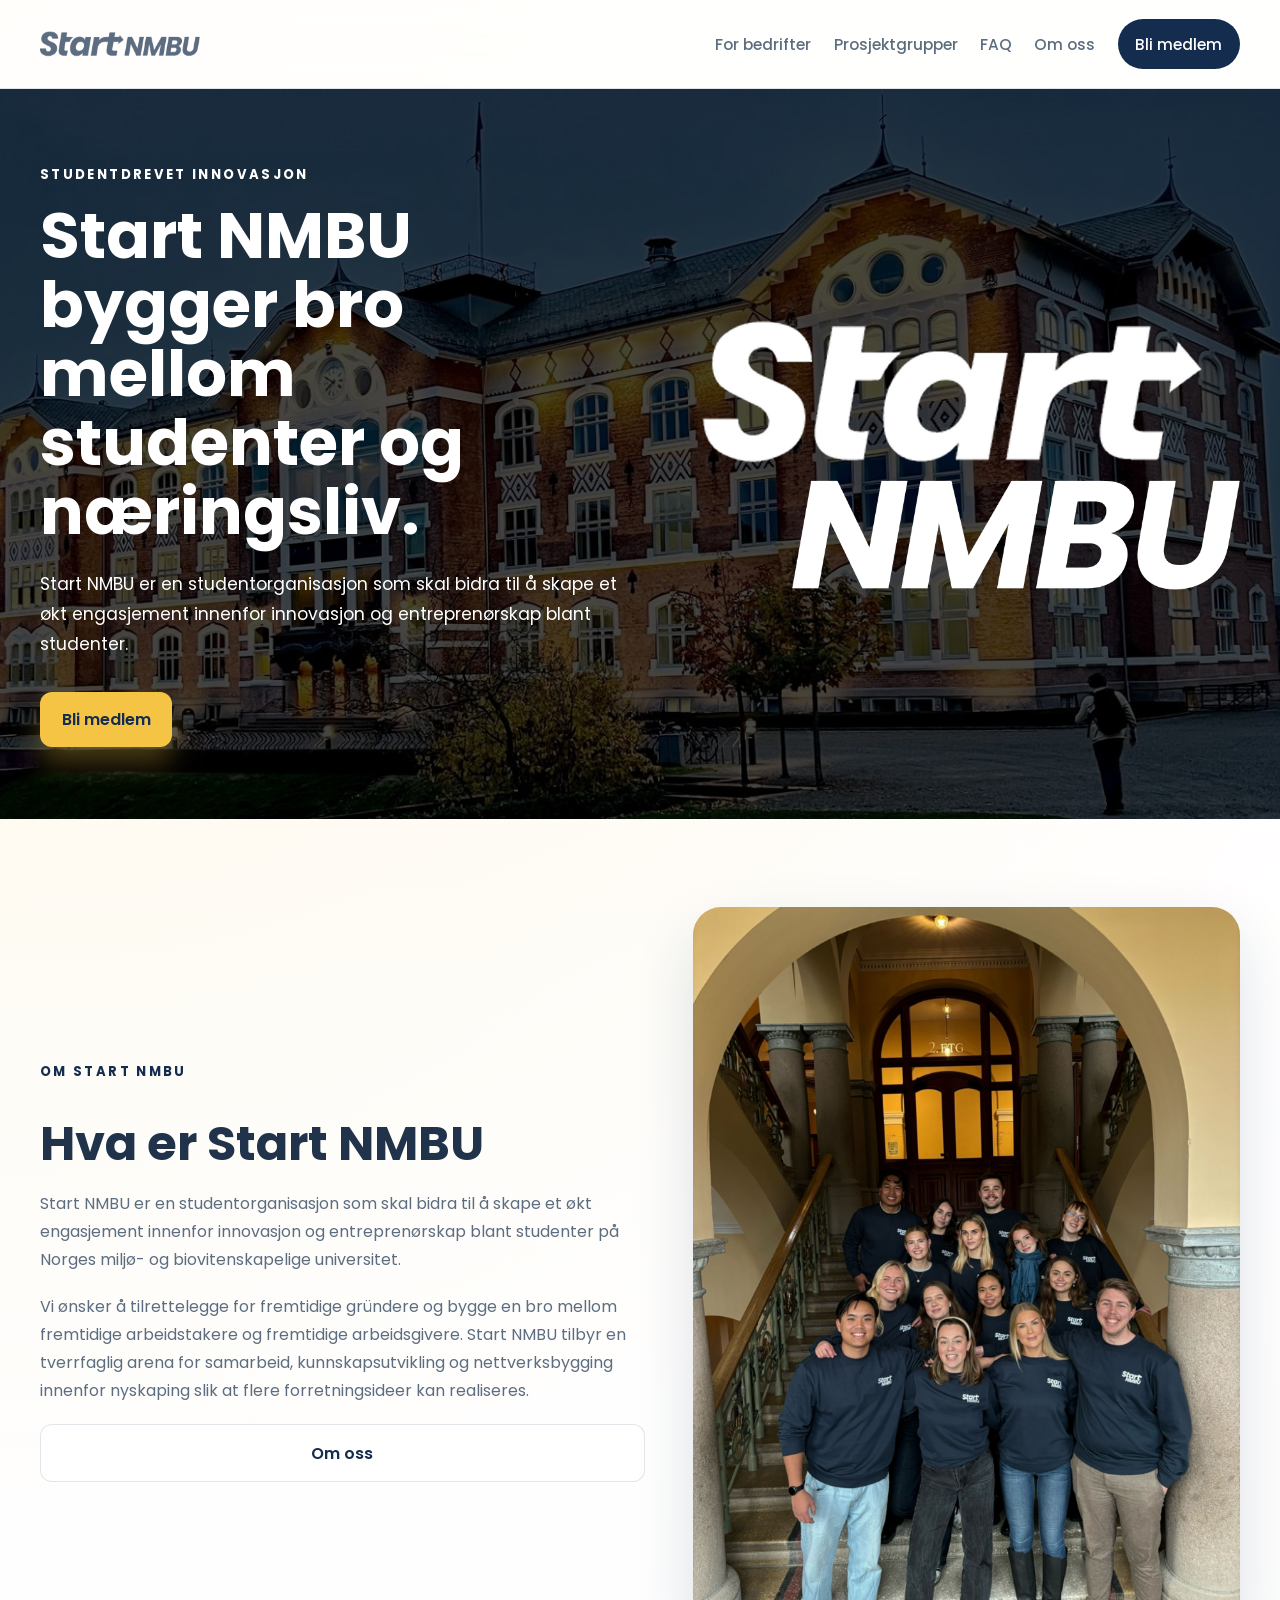
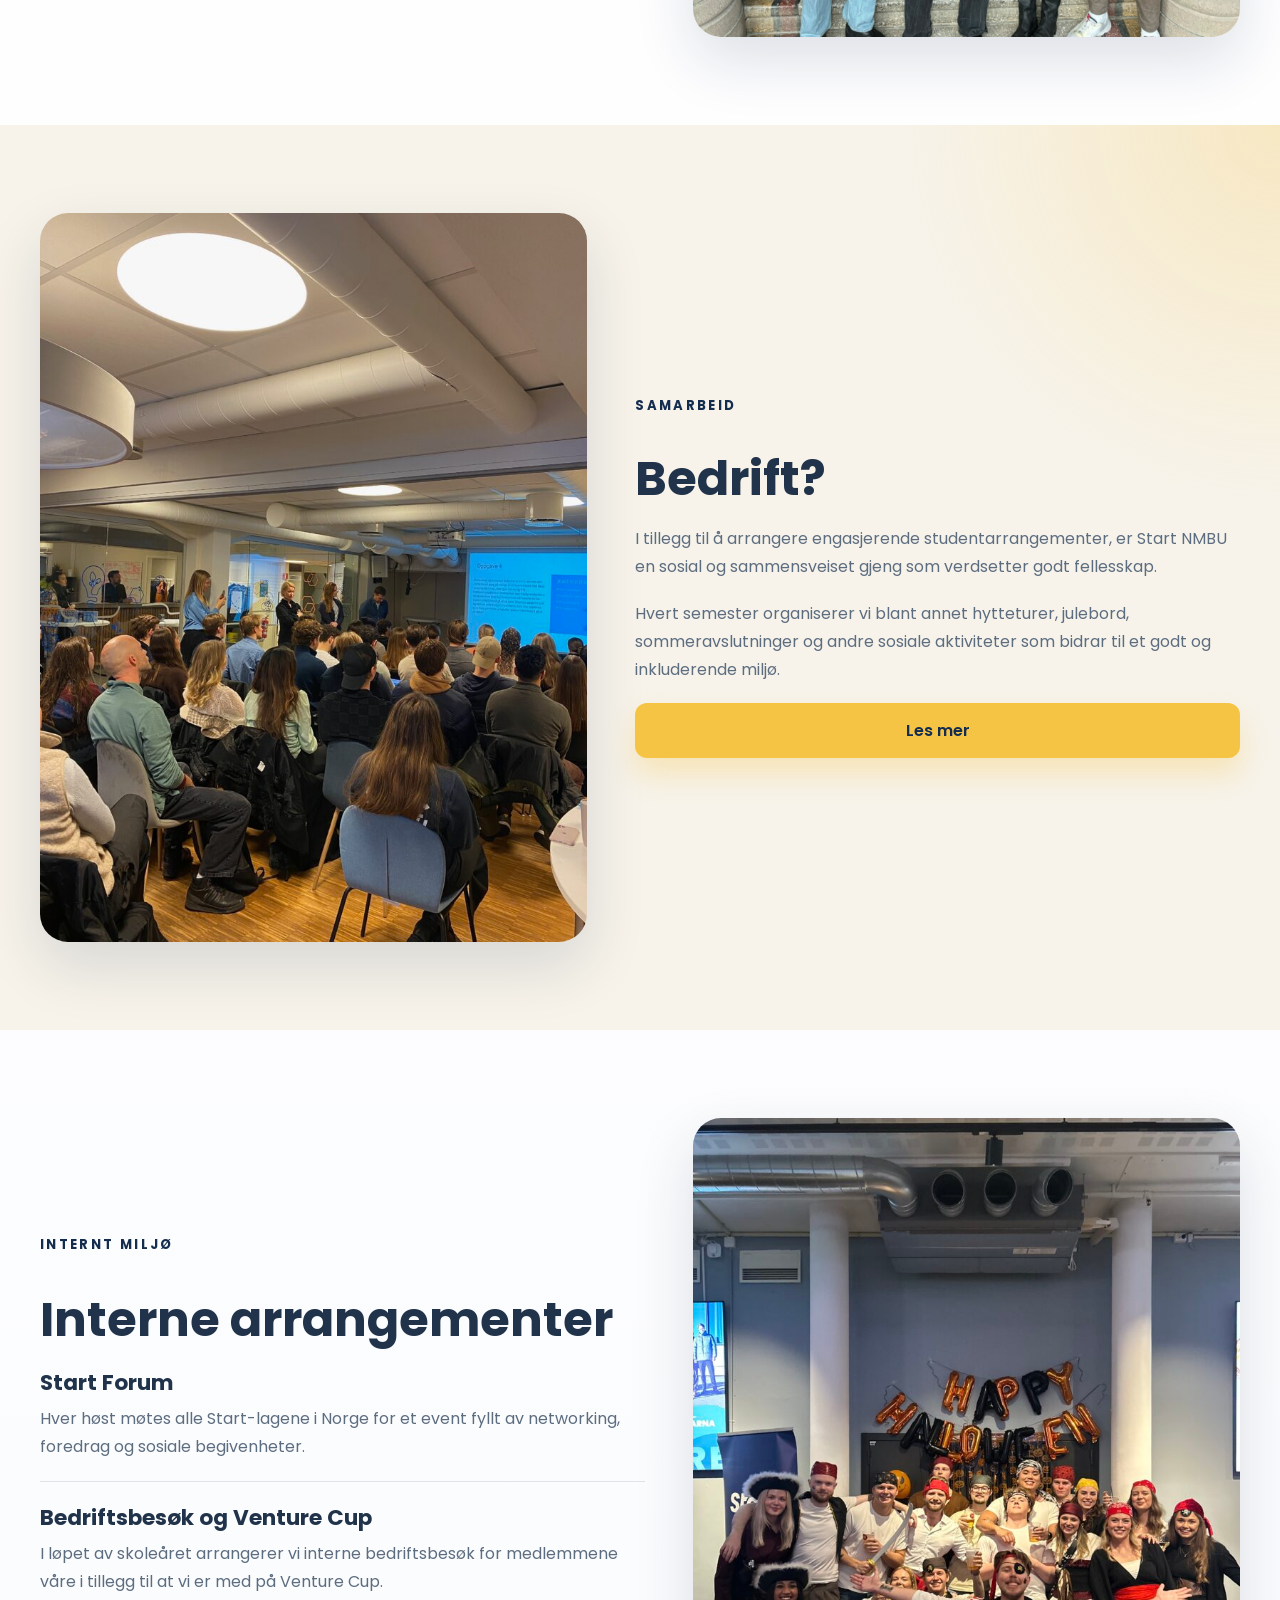
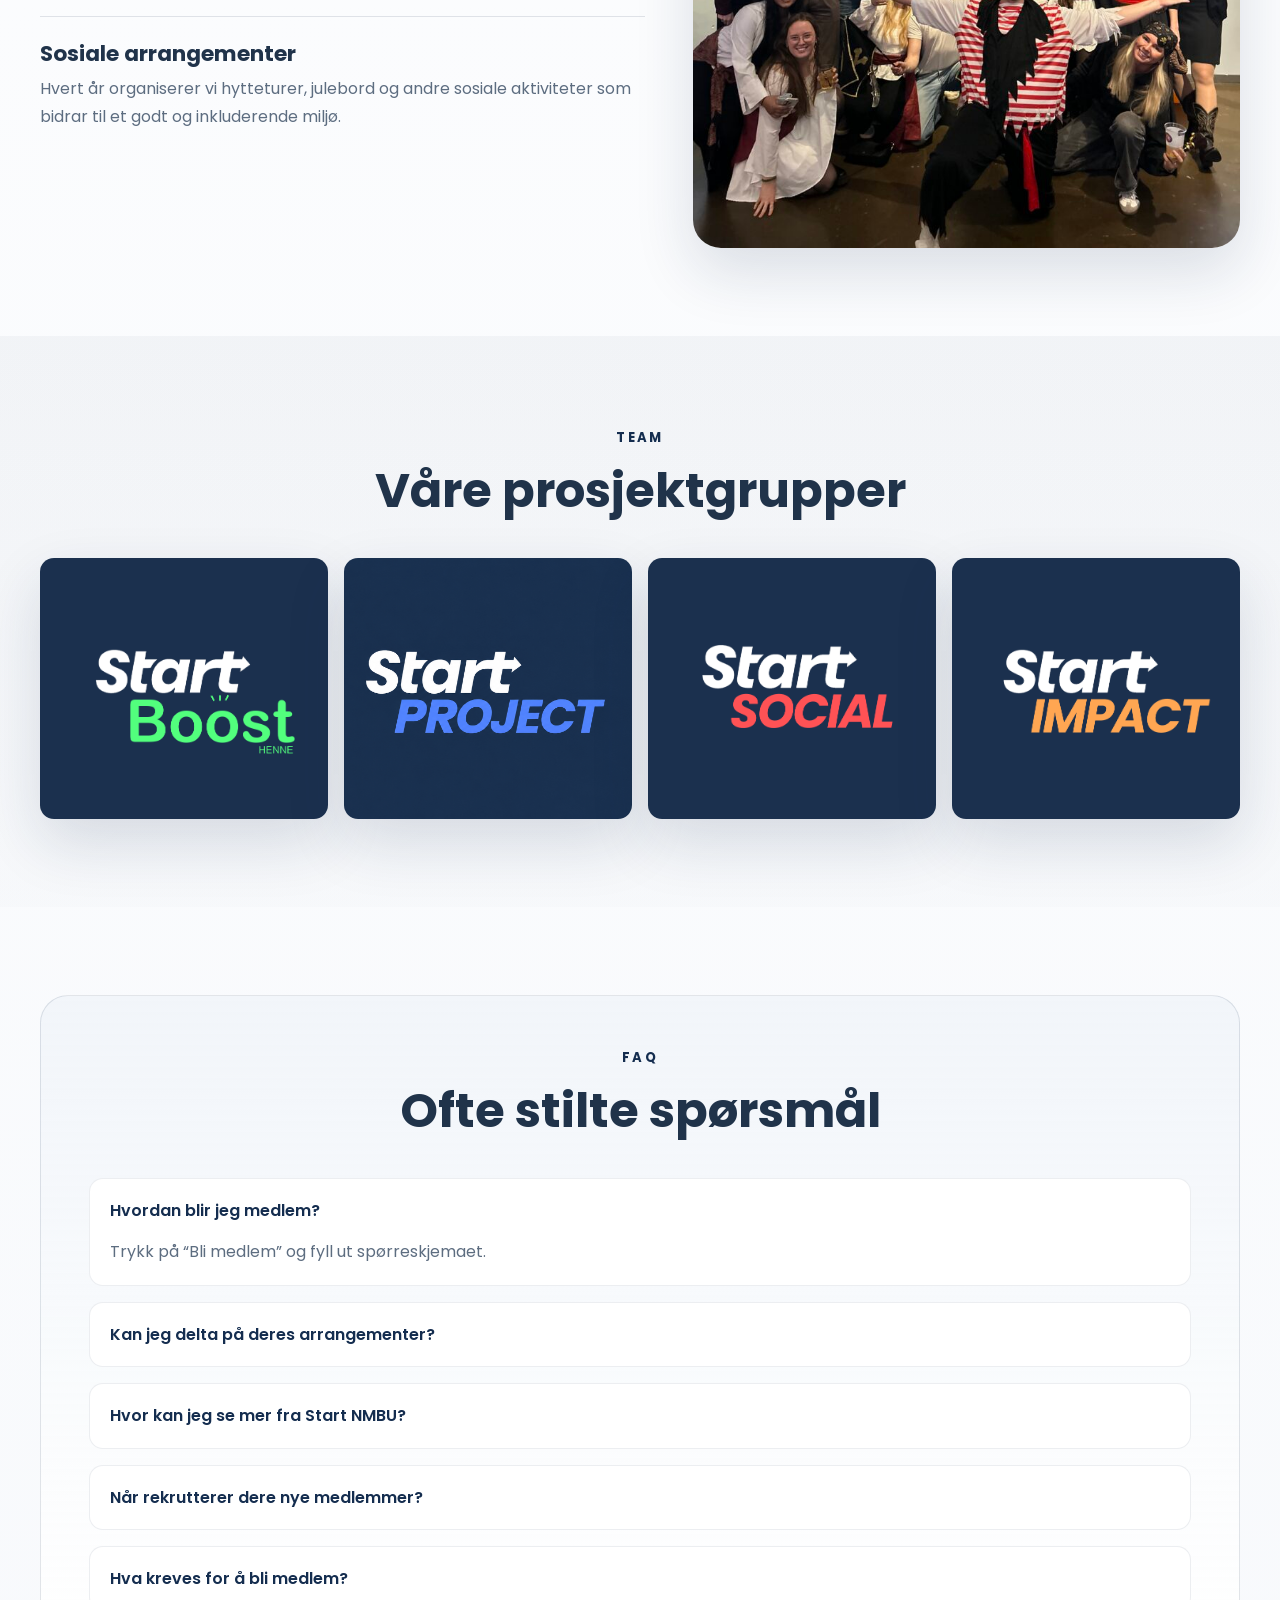
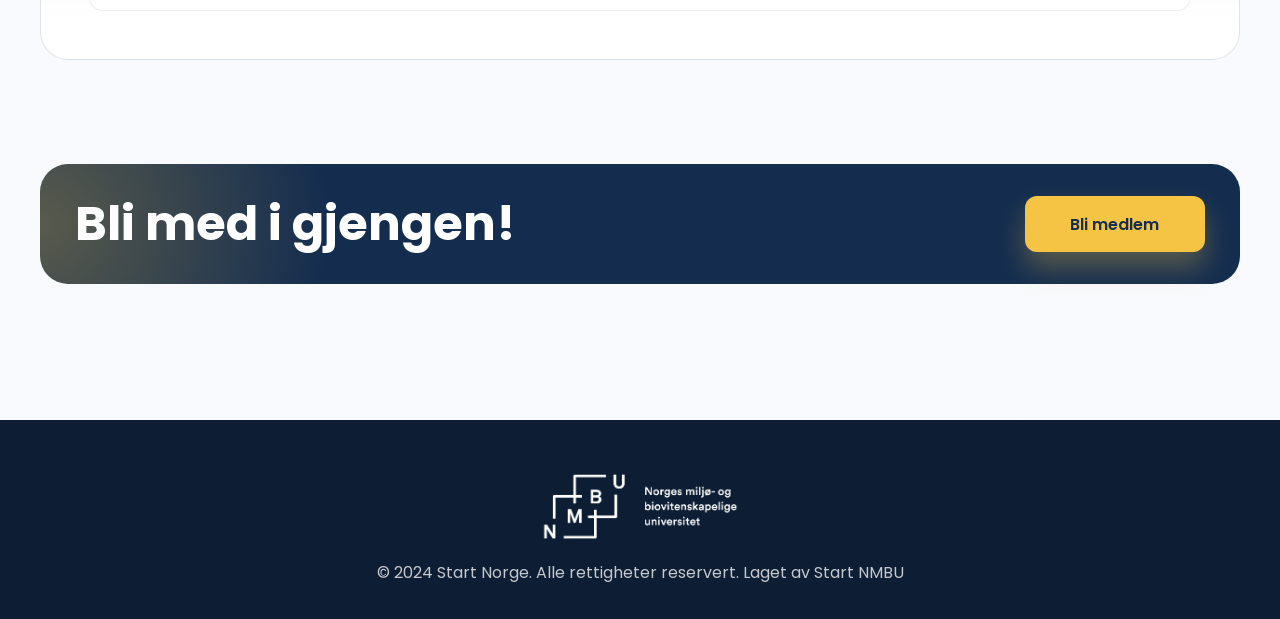
==== index.html @ ceb8b0b6 "fjernet knapp" ====
<!doctype html>
<html lang="no">
  <head>
    <meta charset="UTF-8" />
    <meta name="viewport" content="width=device-width, initial-scale=1.0" />
    <title>Start NMBU</title>
    <meta
      name="description"
      content="Rekreasjon av startsiden til Start NMBU med arrangementer, prosjektgrupper og FAQ."
    />
    <link rel="preconnect" href="https://fonts.googleapis.com" />
    <link rel="preconnect" href="https://fonts.gstatic.com" crossorigin />
    <link
      href="https://fonts.googleapis.com/css2?family=Poppins:wght@400;500;600;700&display=swap"
      rel="stylesheet"
    />
    <link rel="stylesheet" href="./styles.css" />
  </head>
  <body>
    <header class="site-header">
      <div class="container header-inner">
        <a class="brand" href="#top" aria-label="Start NMBU">
          <img
            src="./assets/images/start1-1.png"
            alt="Start NMBU"
          />
        </a>

        <button class="menu-toggle" type="button" aria-expanded="false" aria-controls="main-nav">
          Meny
        </button>

        <nav id="main-nav" class="main-nav" aria-label="Hovedmeny">
          <a href="#bedrift">For bedrifter</a>
          <a href="#prosjektgrupper">Prosjektgrupper</a>
          <a href="#faq">FAQ</a>
          <a href="./om-oss.html">Om oss</a>
          <a class="nav-cta" href="./bli-medlem.html">Bli medlem</a>
        </nav>
      </div>
    </header>

    <main id="top">
      <section class="hero section">
        <div class="container hero-grid">
          <div class="hero-copy">
            <span class="eyebrow">Studentdrevet innovasjon</span>
            <h1>Start NMBU bygger bro mellom studenter og næringsliv.</h1>
            <p class="lead">
              Start NMBU er en studentorganisasjon som skal bidra til å skape et økt
              engasjement innenfor innovasjon og entreprenørskap blant studenter.
            </p>
            <div class="hero-actions">
              <a class="button button-primary" href="./bli-medlem.html">Bli medlem</a>
            </div>
          </div>

          <div class="hero-visual">
            <div class="hero-card">
              <img
                src="./assets/images/start2-1.png"
                alt="Start NMBU grafikk"
              />
            </div>
          </div>
        </div>
      </section>

      <section id="om" class="section">
        <div class="container split-layout">
          <div class="copy-block">
            <span class="eyebrow">Om Start NMBU</span>
            <h2>Hva er Start NMBU</h2>
            <p>
              Start NMBU er en studentorganisasjon som skal bidra til å skape et økt
              engasjement innenfor innovasjon og entreprenørskap blant studenter på Norges
              miljø- og biovitenskapelige universitet.
            </p>
            <p>
              Vi ønsker å tilrettelegge for fremtidige gründere og bygge en bro mellom
              fremtidige arbeidstakere og fremtidige arbeidsgivere. Start NMBU tilbyr en
              tverrfaglig arena for samarbeid, kunnskapsutvikling og nettverksbygging
              innenfor nyskaping slik at flere forretningsideer kan realiseres.
            </p>
            <a class="button button-secondary" href="./om-oss.html">Om oss</a>
          </div>

          <div class="image-panel">
            <img src="./assets/images/IMG_5418-768x1024.png" alt="Medlemmer fra Start NMBU" />
          </div>
        </div>
      </section>

      <section id="bedrift" class="section section-accent">
        <div class="container split-layout reverse">
          <div class="image-panel">
            <img src="./assets/images/IMG_5512-768x1024.jpeg" alt="Arrangement i regi av Start NMBU" />
          </div>

          <div class="copy-block">
            <span class="eyebrow">Samarbeid</span>
            <h2>Bedrift?</h2>
            <p>
              I tillegg til å arrangere engasjerende studentarrangementer, er Start NMBU en
              sosial og sammensveiset gjeng som verdsetter godt fellesskap.
            </p>
            <p>
              Hvert semester organiserer vi blant annet hytteturer, julebord,
              sommeravslutninger og andre sosiale aktiviteter som bidrar til et godt og
              inkluderende miljø.
            </p>
            <a class="button button-primary" href="#">Les mer</a>
          </div>
        </div>
      </section>

      <section class="section">
        <div class="container split-layout">
          <div class="copy-block stacked-points">
            <span class="eyebrow">Internt miljø</span>
            <h2>Interne arrangementer</h2>

            <div class="info-point">
              <h3>Start Forum</h3>
              <p>
                Hver høst møtes alle Start-lagene i Norge for et event fyllt av networking,
                foredrag og sosiale begivenheter.
              </p>
            </div>

            <div class="info-point">
              <h3>Bedriftsbesøk og Venture Cup</h3>
              <p>
                I løpet av skoleåret arrangerer vi interne bedriftsbesøk for medlemmene våre
                i tillegg til at vi er med på Venture Cup.
              </p>
            </div>

            <div class="info-point">
              <h3>Sosiale arrangementer</h3>
              <p>
                Hvert år organiserer vi hytteturer, julebord og andre sosiale aktiviteter som
                bidrar til et godt og inkluderende miljø.
              </p>
            </div>
          </div>

          <div class="image-panel tall">
            <img src="./assets/images/IMG_0744-768x1024.jpeg" alt="Sosiale aktiviteter i Start NMBU" />
          </div>
        </div>
      </section>

      <section id="prosjektgrupper" class="section section-soft">
        <div class="container">
          <div class="section-heading center">
            <span class="eyebrow">Team</span>
            <h2>Våre prosjektgrupper</h2>
          </div>

          <div class="project-grid">
            <a class="project-card" href="./start-create.html">
              <img src="./assets/images/Boks3-2.png" alt="Start Create" />
            </a>
            <a class="project-card" href="./start-connect.html">
              <img src="./assets/images/Boks4-2.png" alt="Start Connect" />
            </a>
            <a class="project-card" href="./start-social.html">
              <img src="./assets/images/Boks2-1.png" alt="Start Social" />
            </a>
            <a class="project-card" href="./start-impact.html">
              <img src="./assets/images/Boks1-2.png" alt="Start Impact" />
            </a>
          </div>
        </div>
      </section>

      <section id="faq" class="section">
        <div class="container faq-shell">
          <div class="section-heading center">
            <span class="eyebrow">FAQ</span>
            <h2>Ofte stilte spørsmål</h2>
          </div>

          <div class="faq-list">
            <details open>
              <summary>Hvordan blir jeg medlem?</summary>
              <p>Trykk på “Bli medlem” og fyll ut spørreskjemaet.</p>
            </details>
            <details>
              <summary>Kan jeg delta på deres arrangementer?</summary>
              <p>
                I løpet av året arrangerer vi flere arrangementer i samarbeid med både
                næringsliv og akademia, hvor studenter inviteres til å delta.
              </p>
            </details>
            <details>
              <summary>Hvor kan jeg se mer fra Start NMBU?</summary>
              <p>
                Du kan følge oss på Instagram og LinkedIn for innblikk i vårt arbeid og
                oppdateringer fra både interne og eksterne arrangementer.
              </p>
            </details>
            <details>
              <summary>Når rekrutterer dere nye medlemmer?</summary>
              <p>Vi har hovedsakelig to rekrutteringsperioder i løpet av året, vanligvis i januar og august.</p>
            </details>
            <details>
              <summary>Hva kreves for å bli medlem?</summary>
              <p>
                For å søke medlemskap i Start NMBU må du være student ved NMBU. Vi ser etter
                studenter med høy motivasjon, engasjement, interesse og vilje til å bidra aktivt.
              </p>
            </details>
          </div>
        </div>
      </section>

      <section class="section join-band">
        <div class="container join-inner">
          <div>
            <h2>Bli med i gjengen!</h2>
          </div>
          <a class="button button-primary large" href="./bli-medlem.html">Bli medlem</a>
        </div>
      </section>
    </main>

    <footer id="footer" class="site-footer">
      <div class="container footer-inner">
        <img
          class="footer-logo"
          src="./assets/images/nmbu_logo_hvit.png"
          alt="NMBU"
        />
        <p>© 2024 Start Norge. Alle rettigheter reservert. Laget av Start NMBU</p>
      </div>
    </footer>

    <script src="./script.js"></script>
  </body>
</html>
---- styles.css ----
:root {
  --navy: #142d4f;
  --navy-deep: #0d1d34;
  --yellow: #f6c445;
  --yellow-soft: #ffe3a3;
  --sand: #f7f3ea;
  --mist: #eef3f8;
  --text: #20334a;
  --muted: #5d6d80;
  --white: #ffffff;
  --border: rgba(20, 45, 79, 0.12);
  --shadow: 0 24px 60px rgba(20, 45, 79, 0.14);
  --radius: 18px;
  --radius-lg: 28px;
  --container: 1200px;
}

*,
*::before,
*::after {
  box-sizing: border-box;
}

html {
  scroll-behavior: smooth;
}

body {
  margin: 0;
  font-family: "Poppins", sans-serif;
  color: var(--text);
  background:
    radial-gradient(circle at top left, rgba(246, 196, 69, 0.14), transparent 28%),
    linear-gradient(180deg, #fffdf8 0%, #ffffff 18%, #f7f9fc 100%);
}

img {
  display: block;
  width: 100%;
}

a {
  color: inherit;
  text-decoration: none;
}

.container {
  width: min(calc(100% - 2rem), var(--container));
  margin: 0 auto;
}

.section {
  padding: 5.5rem 0;
}

.section-soft {
  background: linear-gradient(180deg, rgba(20, 45, 79, 0.04), rgba(20, 45, 79, 0.01));
}

.section-accent {
  background:
    radial-gradient(circle at right top, rgba(246, 196, 69, 0.24), transparent 24%),
    var(--sand);
}

.site-header {
  position: sticky;
  top: 0;
  z-index: 20;
  backdrop-filter: blur(14px);
  background: rgba(255, 255, 255, 0.88);
  border-bottom: 1px solid var(--border);
}

.header-inner {
  display: flex;
  align-items: center;
  justify-content: space-between;
  gap: 1rem;
  min-height: 88px;
}

.brand img {
  width: 160px;
  height: auto;
  filter: brightness(0) saturate(100%) invert(42%) sepia(13%) saturate(712%)
    hue-rotate(174deg) brightness(95%) contrast(90%);
}

.main-nav {
  display: flex;
  align-items: center;
  gap: 1.4rem;
  font-size: 0.96rem;
  font-weight: 500;
}

.main-nav a {
  color: var(--muted);
}

.main-nav a:hover,
.main-nav a:focus-visible {
  color: var(--navy);
}

.nav-cta {
  padding: 0.85rem 1.1rem;
  border-radius: 999px;
  background: var(--navy);
  color: var(--white) !important;
}

.menu-toggle {
  display: none;
  border: 0;
  border-radius: 999px;
  background: var(--navy);
  color: var(--white);
  padding: 0.8rem 1rem;
  font: inherit;
}

.hero {
  position: relative;
  padding-top: 4.5rem;
  padding-bottom: 4.5rem;
  overflow: hidden;
  background-image: url("./assets/images/Urbygget.jpg");
  background-repeat: no-repeat;
  background-position: 62% 45%;
  background-size: cover;
}

.hero::before {
  content: "";
  position: absolute;
  inset: 0;
  background: rgba(0, 0, 0, 0.72);
}

.hero > .container {
  position: relative;
  z-index: 1;
}

.hero-grid,
.split-layout {
  display: grid;
  grid-template-columns: 1.05fr 0.95fr;
  gap: 3rem;
  align-items: center;
}

.split-layout.reverse {
  grid-template-columns: 0.95fr 1.05fr;
}

.eyebrow {
  display: inline-block;
  margin-bottom: 1rem;
  color: var(--navy);
  font-size: 0.82rem;
  font-weight: 700;
  letter-spacing: 0.18em;
  text-transform: uppercase;
}

.hero .eyebrow,
.hero h1,
.hero .lead {
  color: var(--white);
}

h1,
h2,
h3,
p {
  margin: 0;
}

h1 {
  font-size: clamp(2.5rem, 5vw, 4.4rem);
  line-height: 1.08;
  max-width: 12ch;
}

h2 {
  font-size: clamp(2rem, 4vw, 3rem);
  line-height: 1.12;
}

h3 {
  font-size: 1.35rem;
  line-height: 1.25;
}

p {
  color: var(--muted);
  line-height: 1.75;
}

.lead {
  margin-top: 1.4rem;
  max-width: 62ch;
  font-size: 1.08rem;
}

.hero-actions {
  display: flex;
  flex-wrap: wrap;
  gap: 1rem;
  margin-top: 2rem;
}

.button {
  display: inline-flex;
  align-items: center;
  justify-content: center;
  min-height: 52px;
  padding: 0.95rem 1.35rem;
  border-radius: 12px;
  font-weight: 600;
  transition: transform 0.2s ease, box-shadow 0.2s ease, background-color 0.2s ease;
}

.button:hover,
.button:focus-visible {
  transform: translateY(-2px);
}

.button-primary {
  background: var(--yellow);
  color: var(--navy);
  box-shadow: 0 16px 28px rgba(246, 196, 69, 0.3);
}

.button-secondary {
  background: var(--white);
  color: var(--navy);
  border: 1px solid var(--border);
}

.button.large {
  min-width: 180px;
}

.hero-card,
.image-panel,
.event-card,
.faq-shell,
.join-inner {
  border-radius: var(--radius-lg);
}

.hero-card {
  padding: 0;
  background: transparent;
  border: 0;
  box-shadow: none;
}

.hero-card img {
  border-radius: 12px;
}

.section-heading {
  margin-bottom: 2.5rem;
}

.section-heading.center {
  text-align: center;
}

.section-heading p {
  margin-top: 0.75rem;
}

.cards-grid {
  display: grid;
  gap: 1.5rem;
}

.two-up {
  grid-template-columns: repeat(2, minmax(0, 1fr));
}

.three-up {
  grid-template-columns: repeat(3, minmax(0, 1fr));
}

.about-hero {
  color: var(--white);
  background:
    linear-gradient(rgba(13, 29, 52, 0.84), rgba(20, 45, 79, 0.8)),
    url("./assets/images/Urbygget.jpg") center/cover no-repeat;
}

.about-hero-shell .eyebrow,
.about-hero-shell h1,
.about-hero-shell .lead {
  color: var(--white);
}

.about-hero-shell h1 {
  max-width: 12ch;
}

.feature-trio,
.stats-grid {
  display: grid;
  grid-template-columns: repeat(3, minmax(0, 1fr));
  gap: 1.2rem;
  margin-top: 2.25rem;
}

.feature-tile,
.info-card,
.stat-card {
  padding: 1.6rem;
  border-radius: 20px;
  background: rgba(255, 255, 255, 0.08);
  border: 1px solid rgba(20, 45, 79, 0.08);
  box-shadow: var(--shadow);
}

.feature-tile {
  background: rgba(255, 255, 255, 0.12);
  border-color: rgba(255, 255, 255, 0.14);
}

.feature-tile h3,
.feature-tile p {
  color: var(--white);
}

.info-card {
  background: var(--white);
}

.stat-card {
  text-align: center;
  background: var(--white);
}

.stat-number {
  display: block;
  margin-bottom: 0.9rem;
  color: var(--navy);
  font-size: clamp(2rem, 5vw, 3.2rem);
  font-weight: 700;
  line-height: 1;
}

.history-grid {
  display: grid;
  grid-template-columns: 0.9fr 1.1fr;
  gap: 2rem;
  align-items: start;
}

.timeline {
  position: relative;
  display: grid;
  gap: 1rem;
}

.timeline::before {
  content: "";
  position: absolute;
  top: 0;
  bottom: 0;
  left: 0.85rem;
  width: 2px;
  background: rgba(20, 45, 79, 0.14);
}

.timeline-item {
  position: relative;
  margin-left: 2.3rem;
  padding: 1.3rem 1.35rem;
  border-radius: 18px;
  background: var(--white);
  box-shadow: var(--shadow);
}

.timeline-item::before {
  content: "";
  position: absolute;
  top: 1.55rem;
  left: -1.88rem;
  width: 12px;
  height: 12px;
  border-radius: 999px;
  background: var(--yellow);
  box-shadow: 0 0 0 6px rgba(246, 196, 69, 0.22);
}

.timeline-date {
  display: inline-block;
  margin-bottom: 0.65rem;
  color: var(--navy);
  font-size: 0.92rem;
  font-weight: 700;
}

.timeline-item p {
  margin-top: 0.7rem;
}

.event-card {
  overflow: hidden;
  background: var(--white);
  box-shadow: var(--shadow);
  border: 1px solid rgba(20, 45, 79, 0.08);
}

.event-card img {
  height: 280px;
  object-fit: cover;
}

.event-card.featured {
  transform: translateY(-0.35rem);
}

.card-body {
  padding: 1.4rem 1.35rem 1.5rem;
}

.card-body p {
  margin-top: 0.7rem;
  min-height: 5.25rem;
}

.card-body a {
  display: inline-flex;
  margin-top: 1.2rem;
  color: var(--navy);
  font-weight: 700;
}

.copy-block {
  display: grid;
  gap: 1.2rem;
}

.image-panel {
  overflow: hidden;
  background: var(--white);
  box-shadow: var(--shadow);
}

.image-panel img {
  height: 100%;
  min-height: 420px;
  object-fit: cover;
}

.image-panel.tall img {
  min-height: 540px;
}

.stacked-points {
  gap: 1.4rem;
}

.info-point {
  padding-bottom: 1.25rem;
  border-bottom: 1px solid var(--border);
}

.info-point:last-child {
  border-bottom: 0;
  padding-bottom: 0;
}

.info-point p {
  margin-top: 0.55rem;
}

.project-grid {
  display: grid;
  grid-template-columns: repeat(4, minmax(0, 1fr));
  gap: 1rem;
}

.project-card {
  overflow: hidden;
  border-radius: 14px;
  box-shadow: var(--shadow);
}

.project-card img {
  aspect-ratio: 1.1 / 1;
  object-fit: cover;
  transition: transform 0.25s ease;
}

.project-card:hover img,
.project-card:focus-visible img {
  transform: scale(1.03);
}

.board-hero h1 {
  max-width: 10ch;
}

.board-grid {
  display: grid;
  grid-template-columns: repeat(3, minmax(0, 1fr));
  gap: 1.4rem;
}

.board-card {
  overflow: hidden;
  border-radius: 18px;
  background: var(--white);
  border: 1px solid rgba(20, 45, 79, 0.08);
  box-shadow: var(--shadow);
}

.board-card img {
  aspect-ratio: 4 / 5;
  object-fit: cover;
}

.board-card .card-body p {
  min-height: 0;
}

.faq-shell {
  padding: 3rem;
  background: linear-gradient(180deg, rgba(238, 243, 248, 0.72), rgba(255, 255, 255, 0.96));
  border: 1px solid var(--border);
}

.faq-list {
  display: grid;
  gap: 1rem;
}

.faq-list details {
  padding: 1.2rem 1.25rem;
  background: var(--white);
  border-radius: 14px;
  border: 1px solid rgba(20, 45, 79, 0.08);
}

.faq-list summary {
  cursor: pointer;
  list-style: none;
  font-weight: 600;
  color: var(--navy);
}

.faq-list summary::-webkit-details-marker {
  display: none;
}

.faq-list details p {
  margin-top: 0.9rem;
}

.join-band {
  padding-top: 1rem;
}

.project-hero {
  color: var(--white);
  background:
    linear-gradient(rgba(13, 29, 52, 0.82), rgba(20, 45, 79, 0.84)),
    url("./assets/images/Urbygget.jpg") center/cover no-repeat;
}

.project-hero-shell {
  display: grid;
  gap: 1.5rem;
  justify-items: center;
  text-align: center;
}

.project-hero-shell .eyebrow,
.project-hero-shell h1,
.project-hero-shell .lead {
  color: var(--white);
}

.project-logo {
  width: min(320px, 72vw);
}

.project-logo img {
  width: 100%;
  height: auto;
}

.project-overview {
  display: grid;
  grid-template-columns: 0.95fr 1.05fr;
  gap: 2rem;
  align-items: center;
}

.activity-list {
  display: grid;
  gap: 0.9rem;
  padding: 0;
  margin: 0;
  list-style: none;
}

.activity-list li {
  position: relative;
  padding-left: 1.6rem;
  color: var(--muted);
  line-height: 1.7;
}

.activity-list li::before {
  content: "";
  position: absolute;
  top: 0.72rem;
  left: 0;
  width: 10px;
  height: 10px;
  border-radius: 999px;
  background: var(--yellow);
  box-shadow: 0 0 0 5px rgba(246, 196, 69, 0.18);
}

.project-contact {
  display: grid;
  grid-template-columns: 0.9fr 1.1fr;
  gap: 2rem;
  align-items: center;
}

.contact-card {
  display: grid;
  justify-items: center;
  gap: 1rem;
  padding: 2rem;
  border-radius: 24px;
  background: var(--white);
  box-shadow: var(--shadow);
  text-align: center;
}

.contact-card img {
  width: 220px;
  aspect-ratio: 1;
  object-fit: cover;
  border-radius: 999px;
}

.contact-role {
  color: var(--muted);
  font-weight: 500;
}

.contact-mail {
  color: var(--navy);
  font-weight: 600;
}

.recruit-hero {
  min-height: calc(100vh - 180px);
  display: grid;
  place-items: center;
  background:
    linear-gradient(rgba(13, 29, 52, 0.84), rgba(20, 45, 79, 0.82)),
    url("./assets/images/Urbygget.jpg") center/cover no-repeat;
}

.recruit-shell {
  max-width: 860px;
  padding: 3rem;
  border-radius: 32px;
  text-align: center;
  background: rgba(255, 255, 255, 0.12);
  border: 1px solid rgba(255, 255, 255, 0.16);
  box-shadow: 0 28px 70px rgba(0, 0, 0, 0.22);
  backdrop-filter: blur(10px);
}

.recruit-shell .eyebrow,
.recruit-shell h1,
.recruit-shell .lead,
.countdown-note {
  color: var(--white);
}

.recruit-shell h1 {
  max-width: none;
}

.countdown {
  display: grid;
  grid-template-columns: repeat(4, minmax(0, 1fr));
  gap: 1rem;
  margin: 2.25rem 0 1.5rem;
}

.countdown-card {
  padding: 1.35rem 1rem;
  border-radius: 22px;
  background: rgba(255, 255, 255, 0.14);
  border: 1px solid rgba(255, 255, 255, 0.16);
}

.count-value {
  display: block;
  color: var(--yellow);
  font-size: clamp(2rem, 5vw, 3.2rem);
  font-weight: 700;
  line-height: 1;
}

.count-label {
  display: block;
  margin-top: 0.5rem;
  color: rgba(255, 255, 255, 0.82);
  font-size: 0.9rem;
  text-transform: uppercase;
  letter-spacing: 0.12em;
}

.countdown-note {
  margin-bottom: 2rem;
}

.join-inner {
  display: flex;
  align-items: center;
  justify-content: space-between;
  gap: 1.5rem;
  padding: 2rem 2.2rem;
  background:
    radial-gradient(circle at left center, rgba(246, 196, 69, 0.3), transparent 24%),
    var(--navy);
  color: var(--white);
}

.join-inner p,
.join-inner .eyebrow {
  color: var(--yellow-soft);
}

.site-footer {
  margin-top: 3rem;
  padding: 3.2rem 0 2rem;
  background: var(--navy-deep);
}

.footer-inner {
  display: grid;
  place-items: center;
  gap: 1rem;
  text-align: center;
}

.footer-logo {
  width: 200px;
}

.site-footer p {
  color: rgba(255, 255, 255, 0.76);
}

@media (max-width: 960px) {
  .menu-toggle {
    display: inline-flex;
  }

  .main-nav {
    position: absolute;
    top: calc(100% + 0.75rem);
    right: 1rem;
    left: 1rem;
    display: none;
    flex-direction: column;
    align-items: stretch;
    padding: 1rem;
    background: rgba(255, 255, 255, 0.98);
    border: 1px solid var(--border);
    border-radius: 18px;
    box-shadow: var(--shadow);
  }

  .main-nav.is-open {
    display: flex;
  }

  .hero-grid,
  .split-layout,
  .split-layout.reverse,
  .two-up,
  .three-up,
  .project-grid,
  .feature-trio,
  .stats-grid,
  .history-grid,
  .project-overview,
  .project-contact,
  .board-grid {
    grid-template-columns: 1fr;
  }

  .hero {
    padding-top: 3rem;
  }

  .section {
    padding: 4.25rem 0;
  }

  .faq-shell,
  .join-inner {
    padding: 2rem;
  }

  .join-inner {
    align-items: flex-start;
    flex-direction: column;
  }

  .countdown {
    grid-template-columns: repeat(2, minmax(0, 1fr));
  }
}

@media (max-width: 640px) {
  .container {
    width: min(calc(100% - 1.2rem), var(--container));
  }

  .header-inner {
    min-height: 78px;
  }

  .brand img {
    width: 134px;
  }

  .hero-card,
  .faq-shell,
  .join-inner {
    border-radius: 22px;
  }

  .event-card img,
  .image-panel img,
  .image-panel.tall img {
    min-height: 260px;
    height: 260px;
  }

  .recruit-shell {
    padding: 2rem 1.2rem;
    border-radius: 24px;
  }

  .countdown {
    grid-template-columns: 1fr;
  }
}
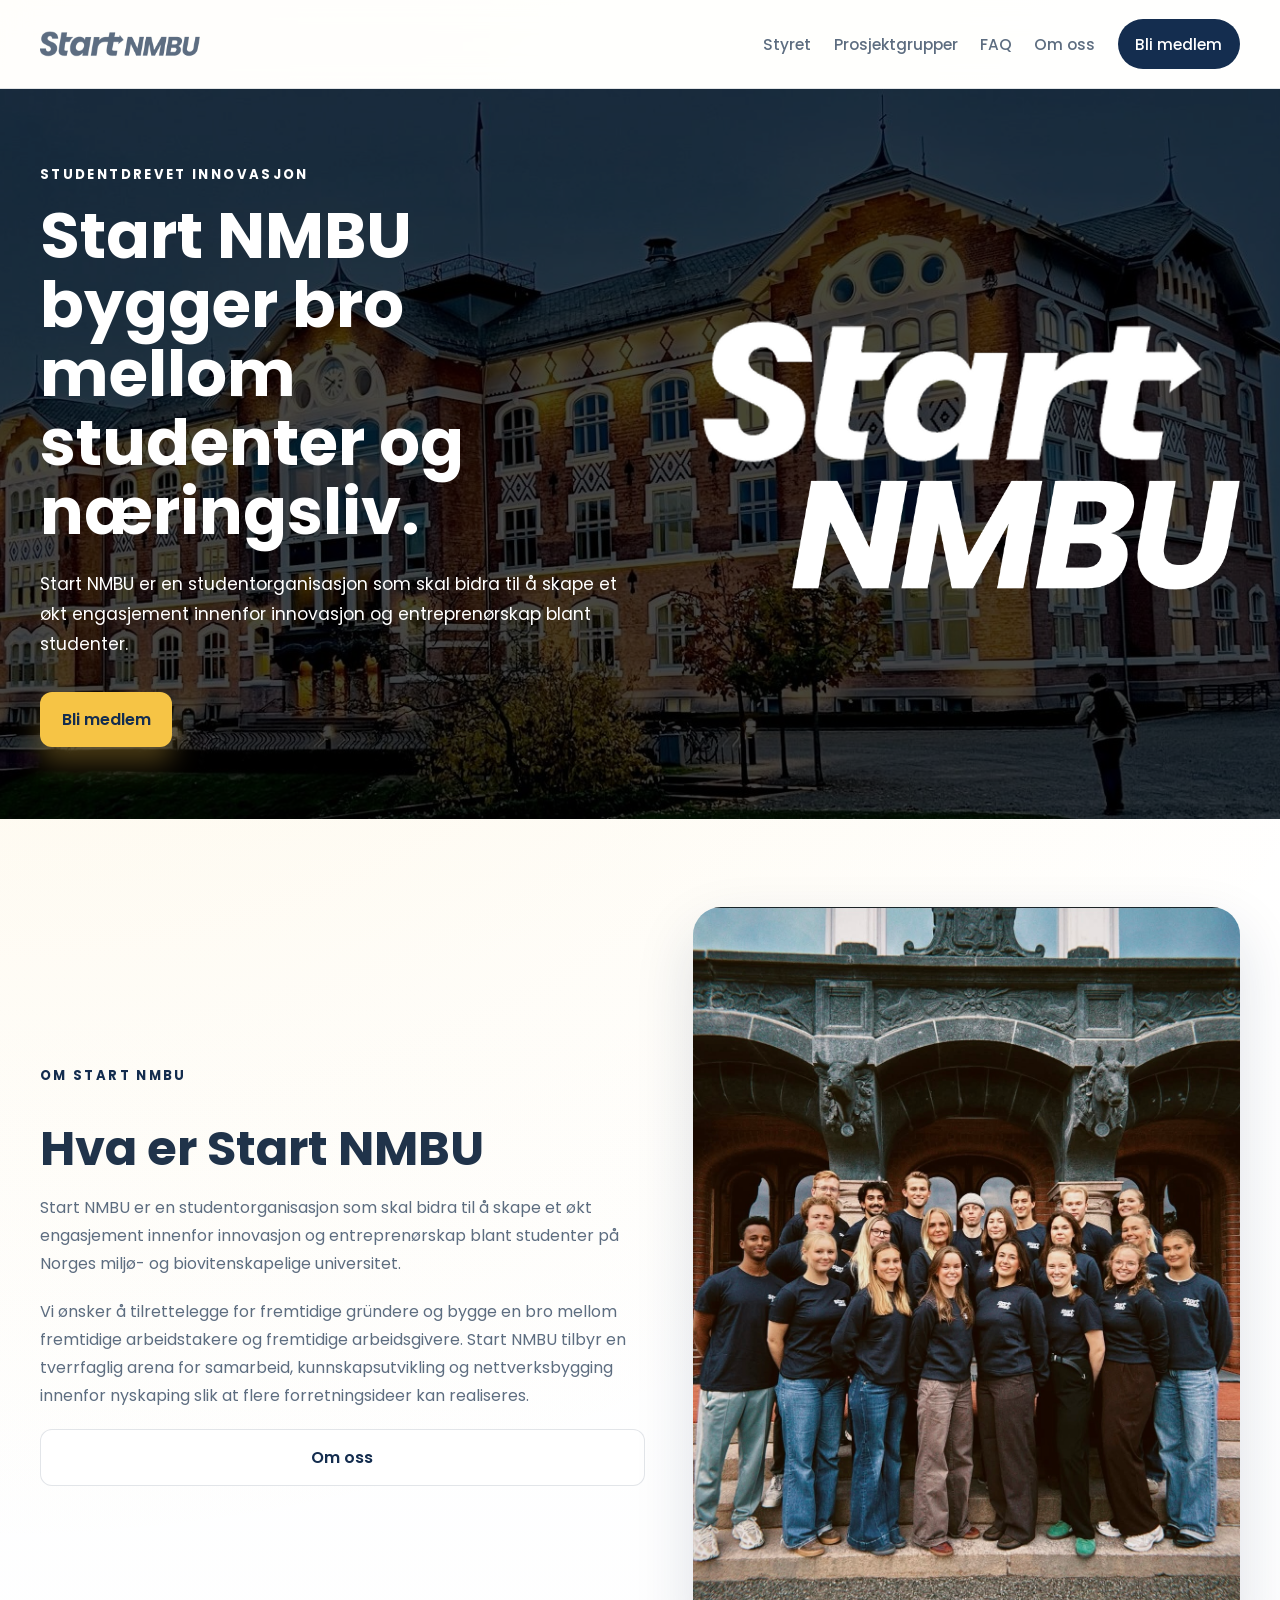
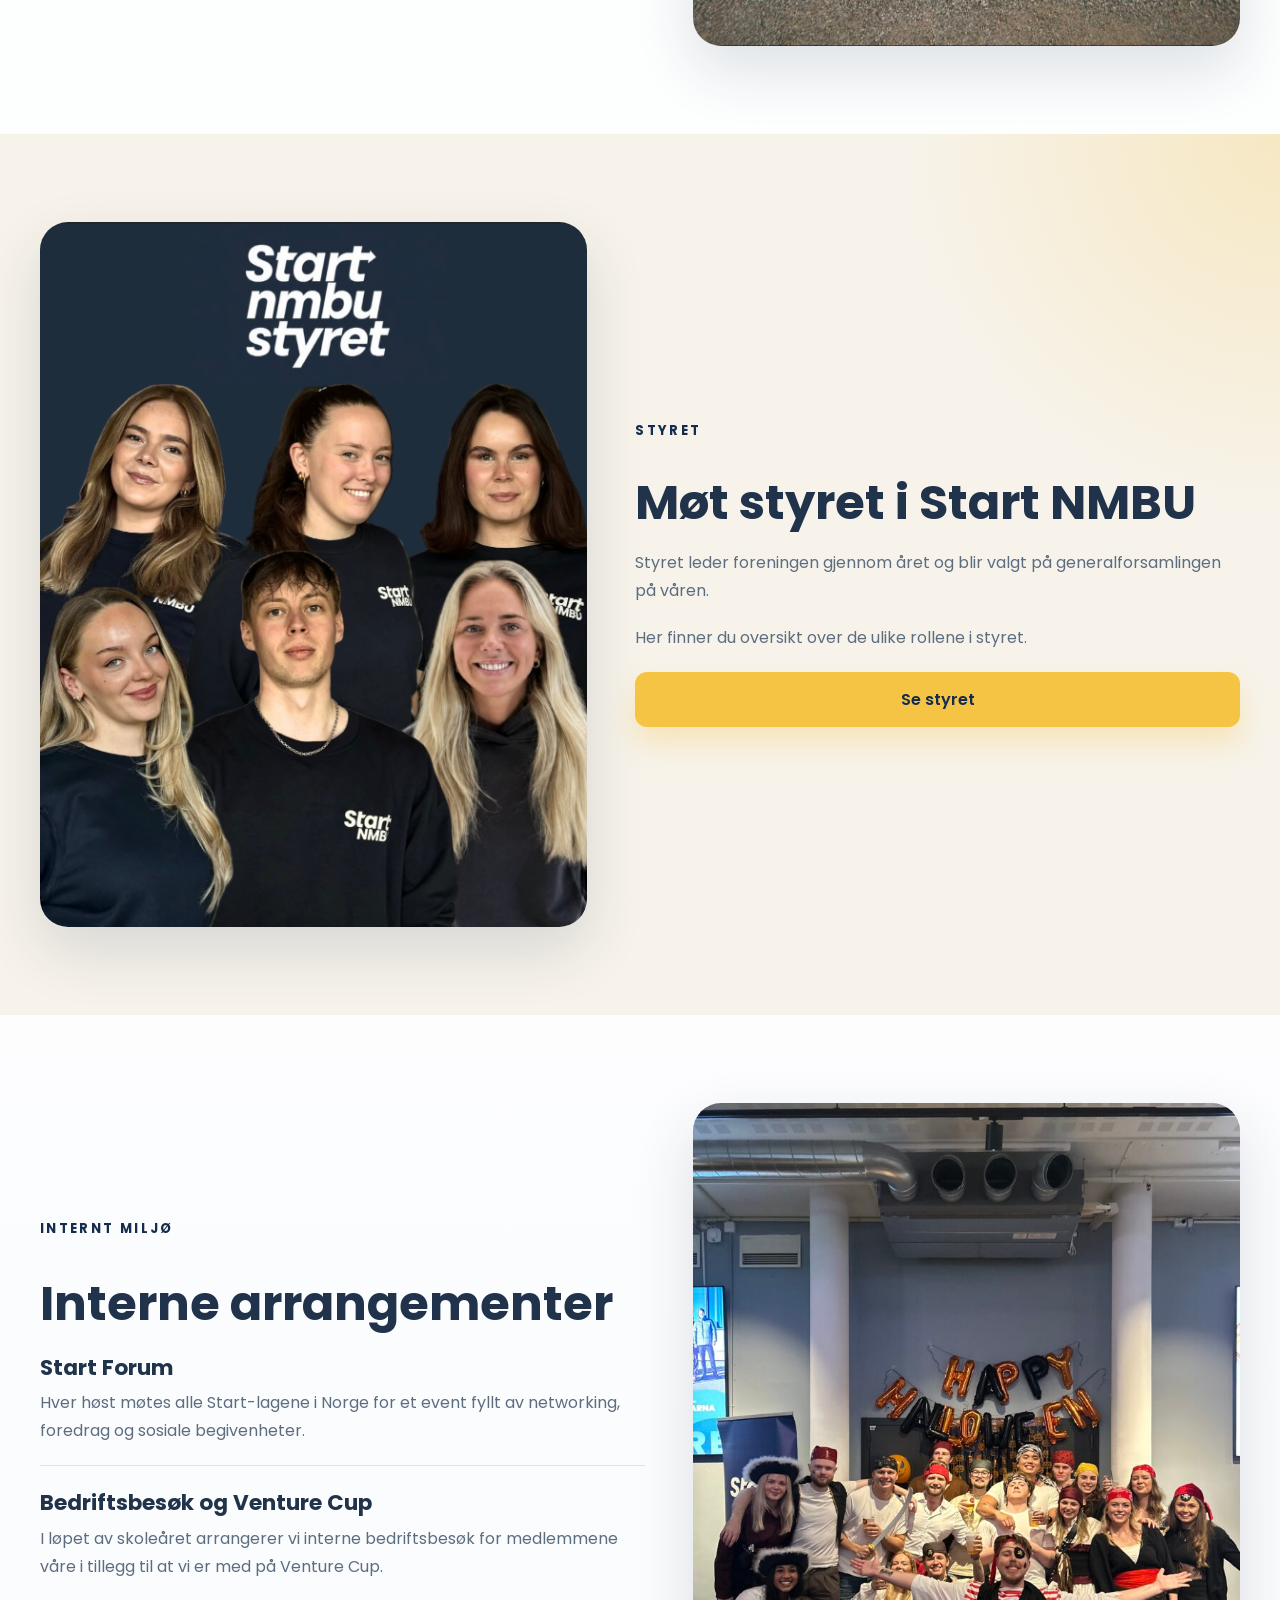
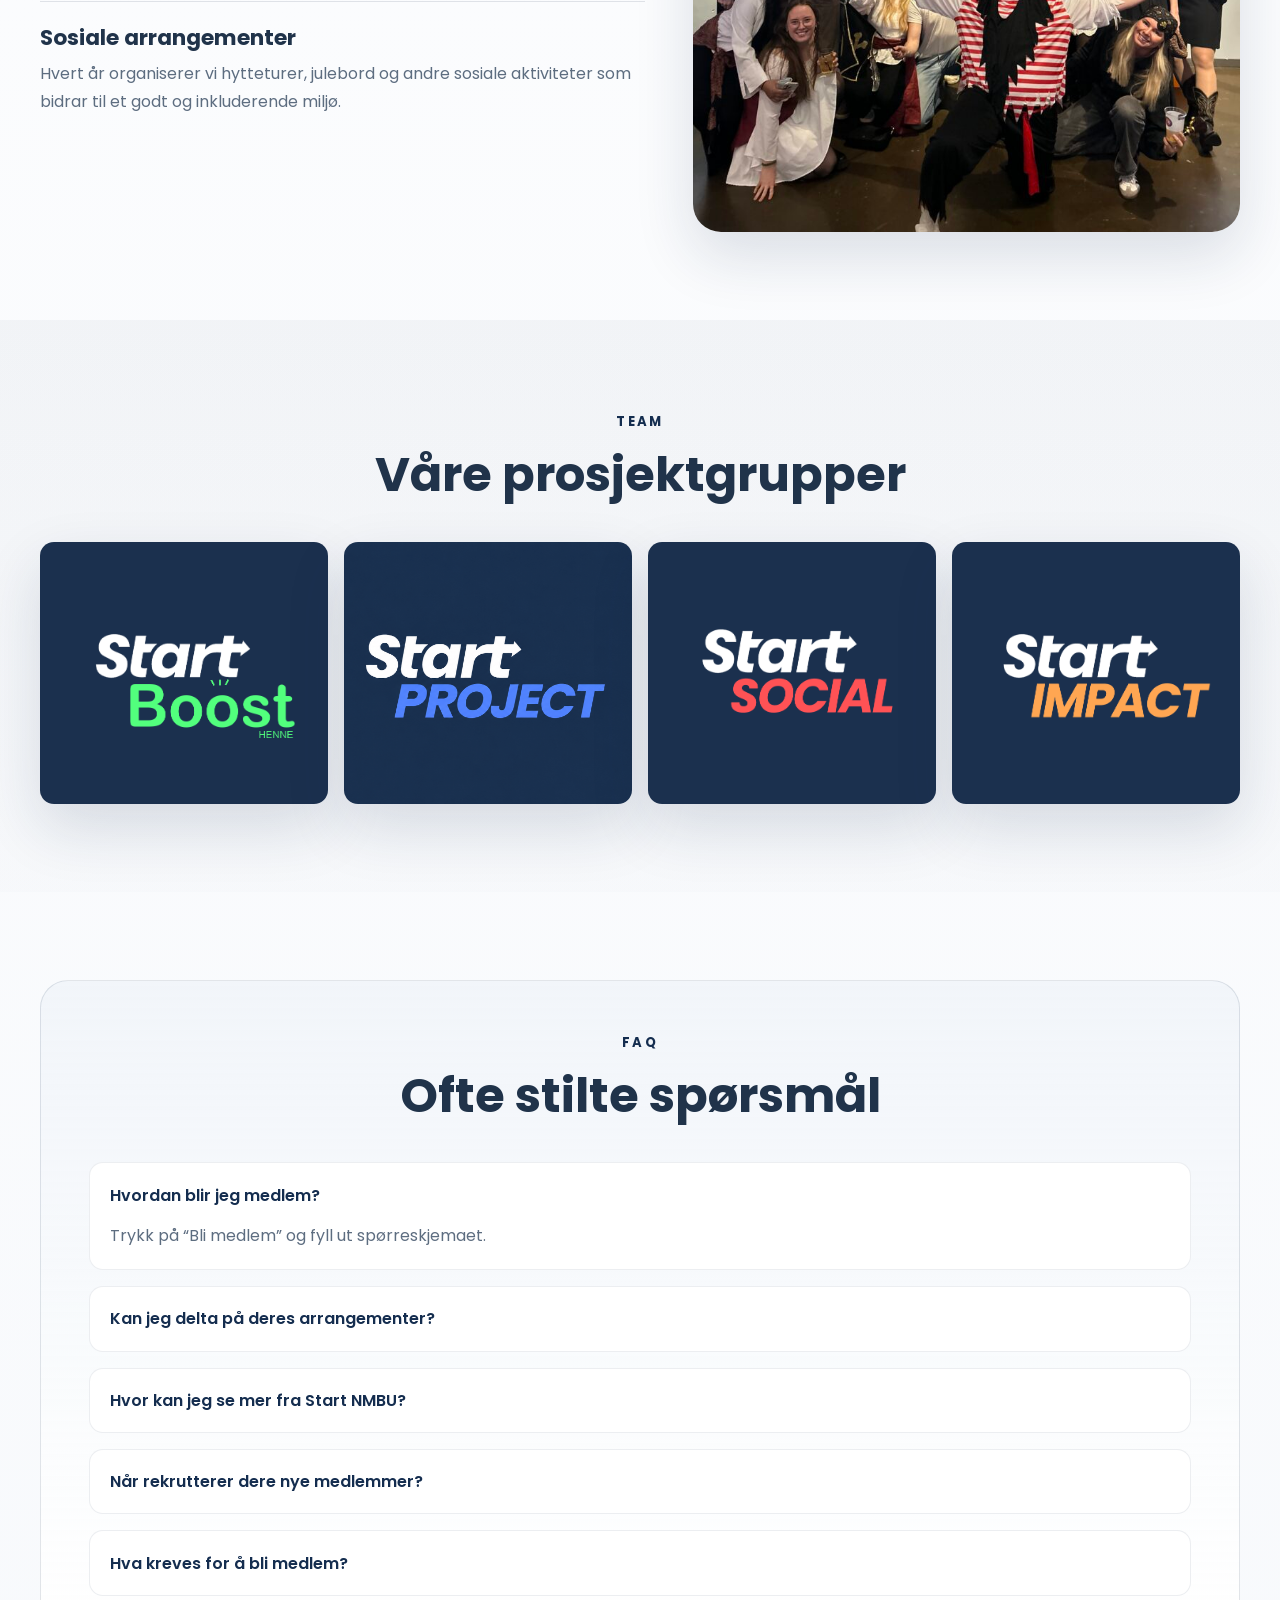
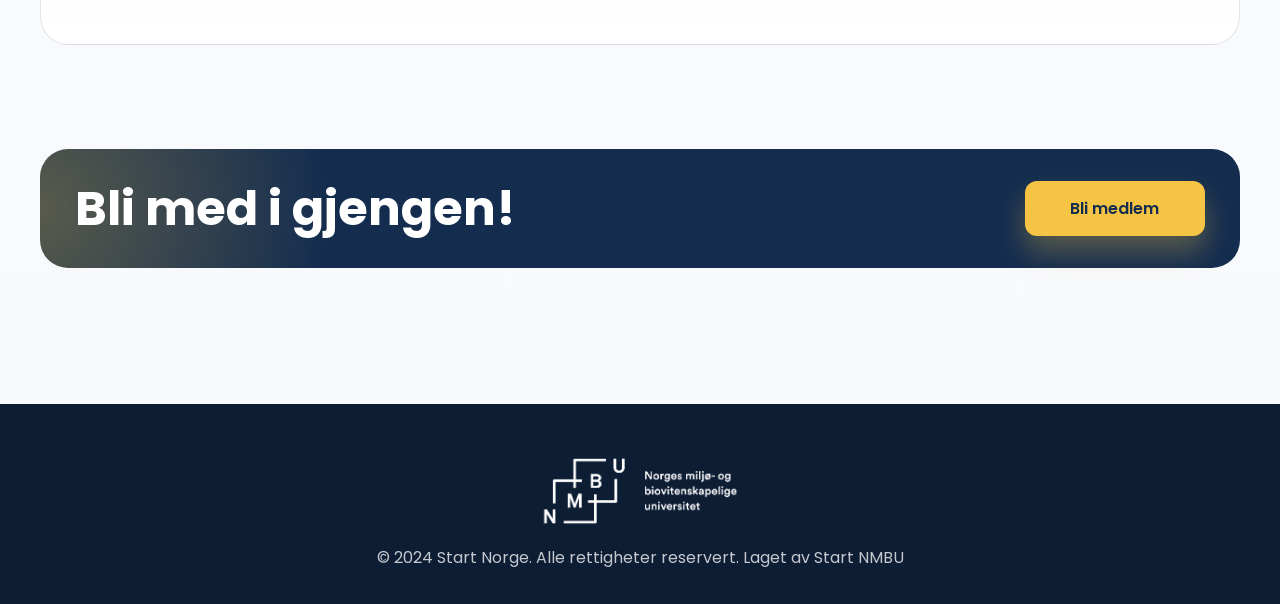
==== commit 795907bc: "Merge pull request #6 from KevinHonningsvaag/2/fix/social fjernet knapp" ====
--- a/index.html
+++ b/index.html
@@ -31,7 +31,7 @@
         </button>
 
         <nav id="main-nav" class="main-nav" aria-label="Hovedmeny">
-          <a href="#bedrift">For bedrifter</a>
+          <a href="./styret.html">Styret</a>
           <a href="#prosjektgrupper">Prosjektgrupper</a>
           <a href="#faq">FAQ</a>
           <a href="./om-oss.html">Om oss</a>
@@ -86,30 +86,27 @@
           </div>
 
           <div class="image-panel">
-            <img src="./assets/images/IMG_5418-768x1024.png" alt="Medlemmer fra Start NMBU" />
-          </div>
-        </div>
-      </section>
-
-      <section id="bedrift" class="section section-accent">
+            <img src="./assets/images/Nytt_forsidebilde.jpg" alt="Medlemmer fra Start NMBU" />
+          </div>
+        </div>
+      </section>
+
+      <section id="styret" class="section section-accent">
         <div class="container split-layout reverse">
           <div class="image-panel">
-            <img src="./assets/images/IMG_5512-768x1024.jpeg" alt="Arrangement i regi av Start NMBU" />
+            <img src="./assets/images/Styret/Styret.jpg" alt="Styret i Start NMBU" />
           </div>
 
           <div class="copy-block">
-            <span class="eyebrow">Samarbeid</span>
-            <h2>Bedrift?</h2>
-            <p>
-              I tillegg til å arrangere engasjerende studentarrangementer, er Start NMBU en
-              sosial og sammensveiset gjeng som verdsetter godt fellesskap.
-            </p>
-            <p>
-              Hvert semester organiserer vi blant annet hytteturer, julebord,
-              sommeravslutninger og andre sosiale aktiviteter som bidrar til et godt og
-              inkluderende miljø.
-            </p>
-            <a class="button button-primary" href="#">Les mer</a>
+            <span class="eyebrow">Styret</span>
+            <h2>Møt styret i Start NMBU</h2>
+            <p>
+              Styret leder foreningen gjennom året og blir valgt på generalforsamlingen på våren.
+            </p>
+            <p>
+              Her finner du oversikt over de ulike rollene i styret.
+            </p>
+            <a class="button button-primary" href="./styret.html">Se styret</a>
           </div>
         </div>
       </section>
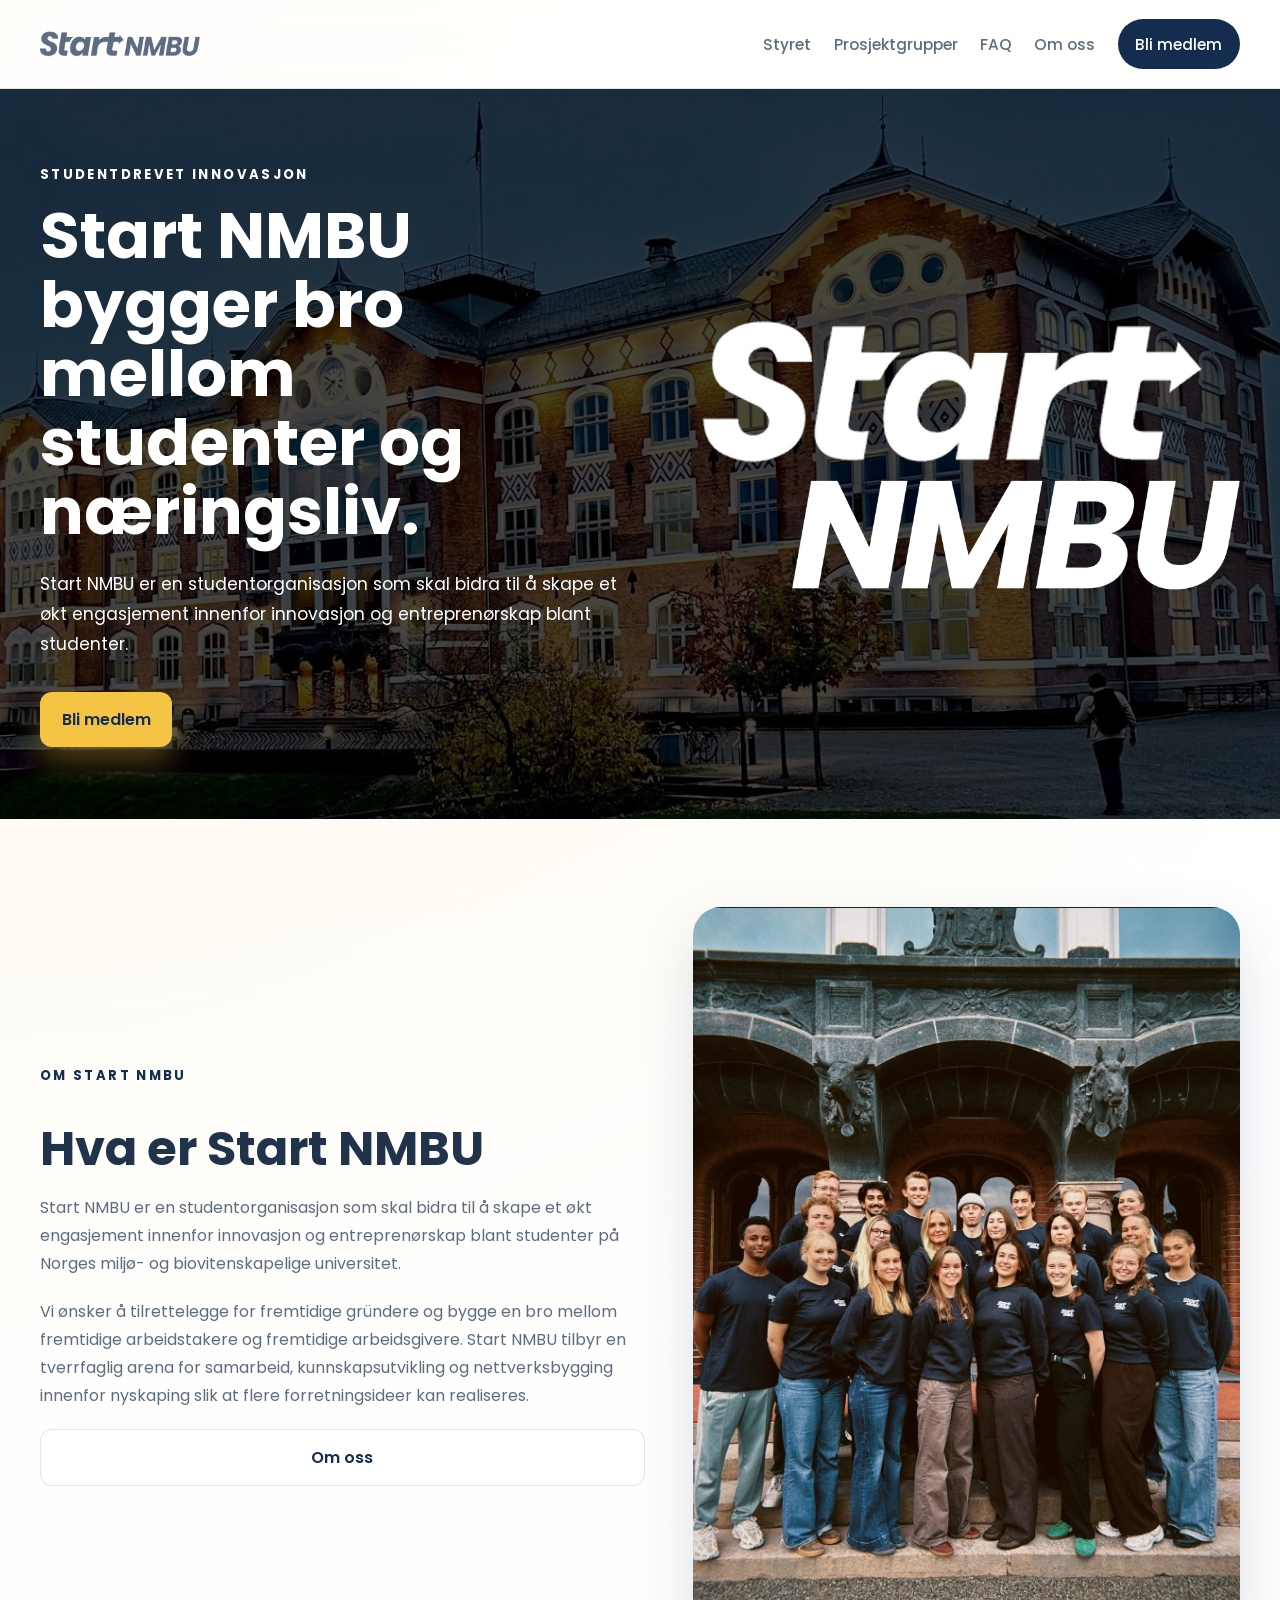
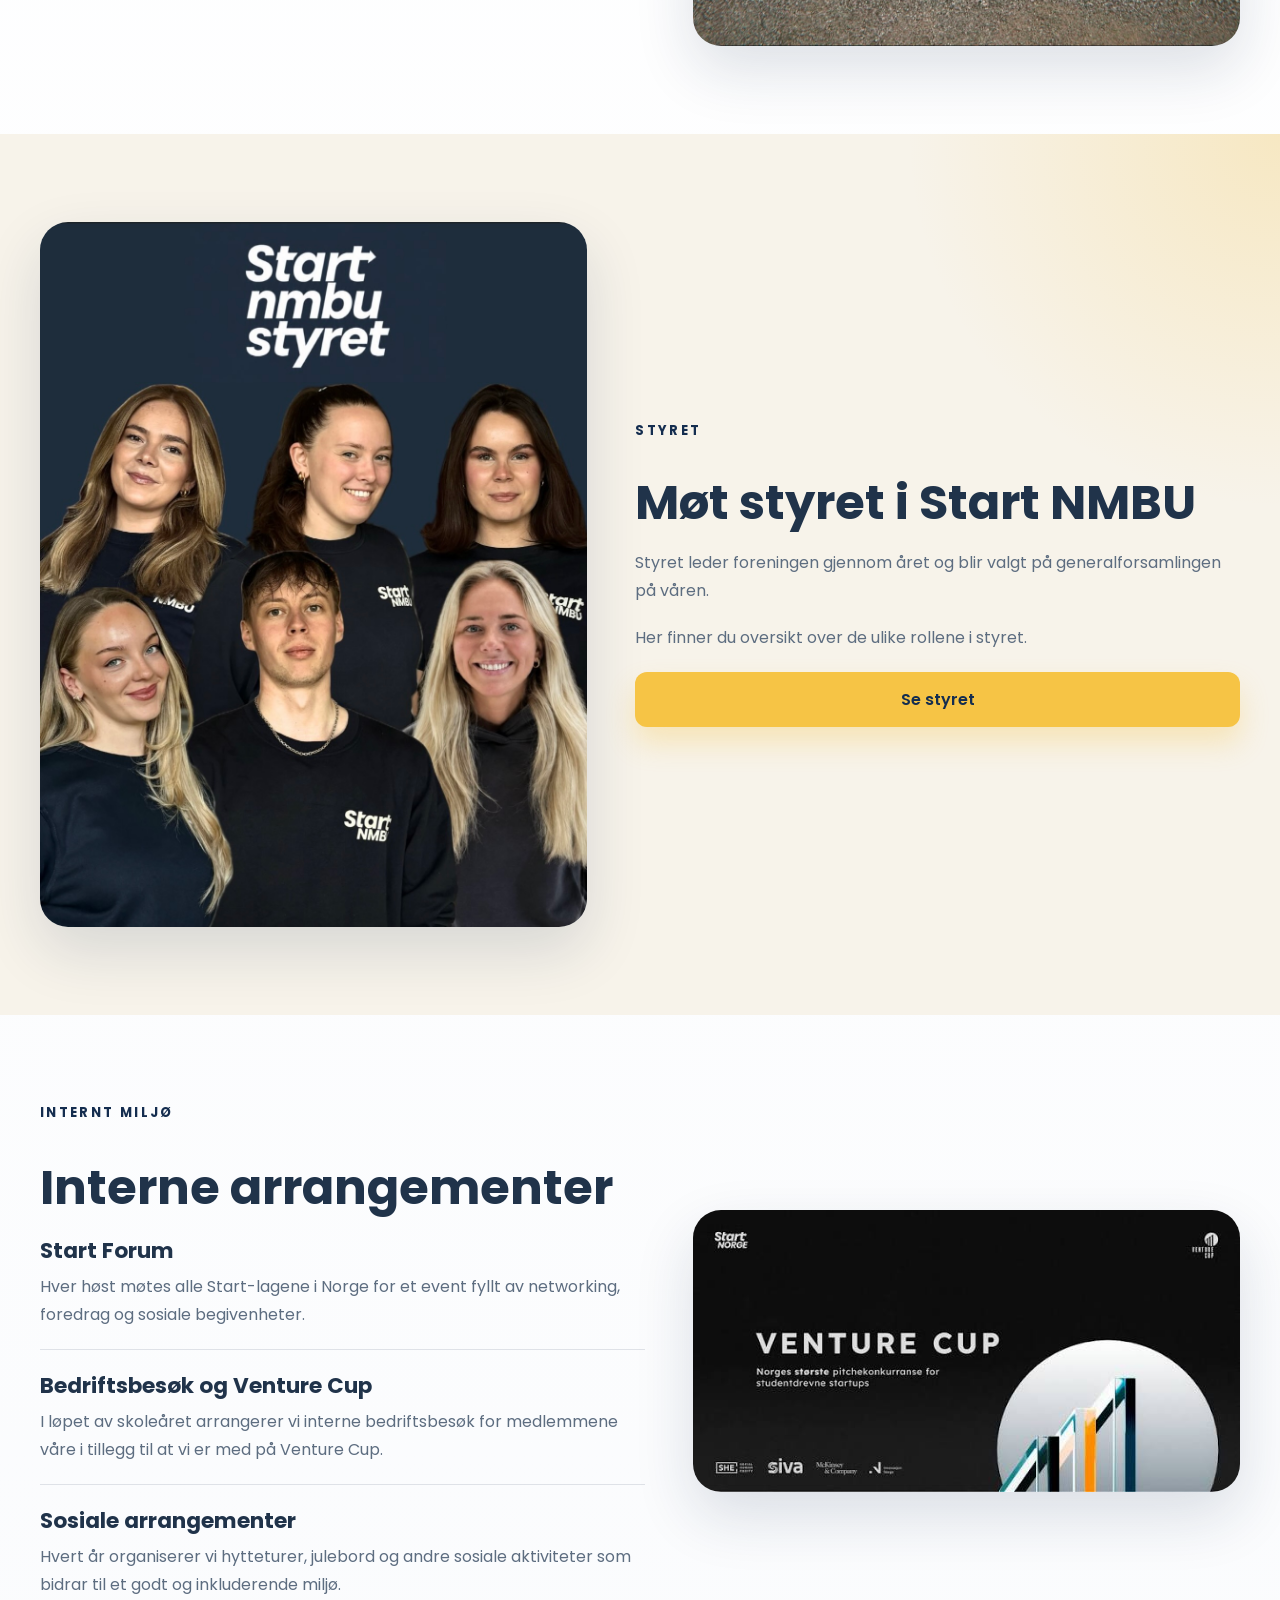
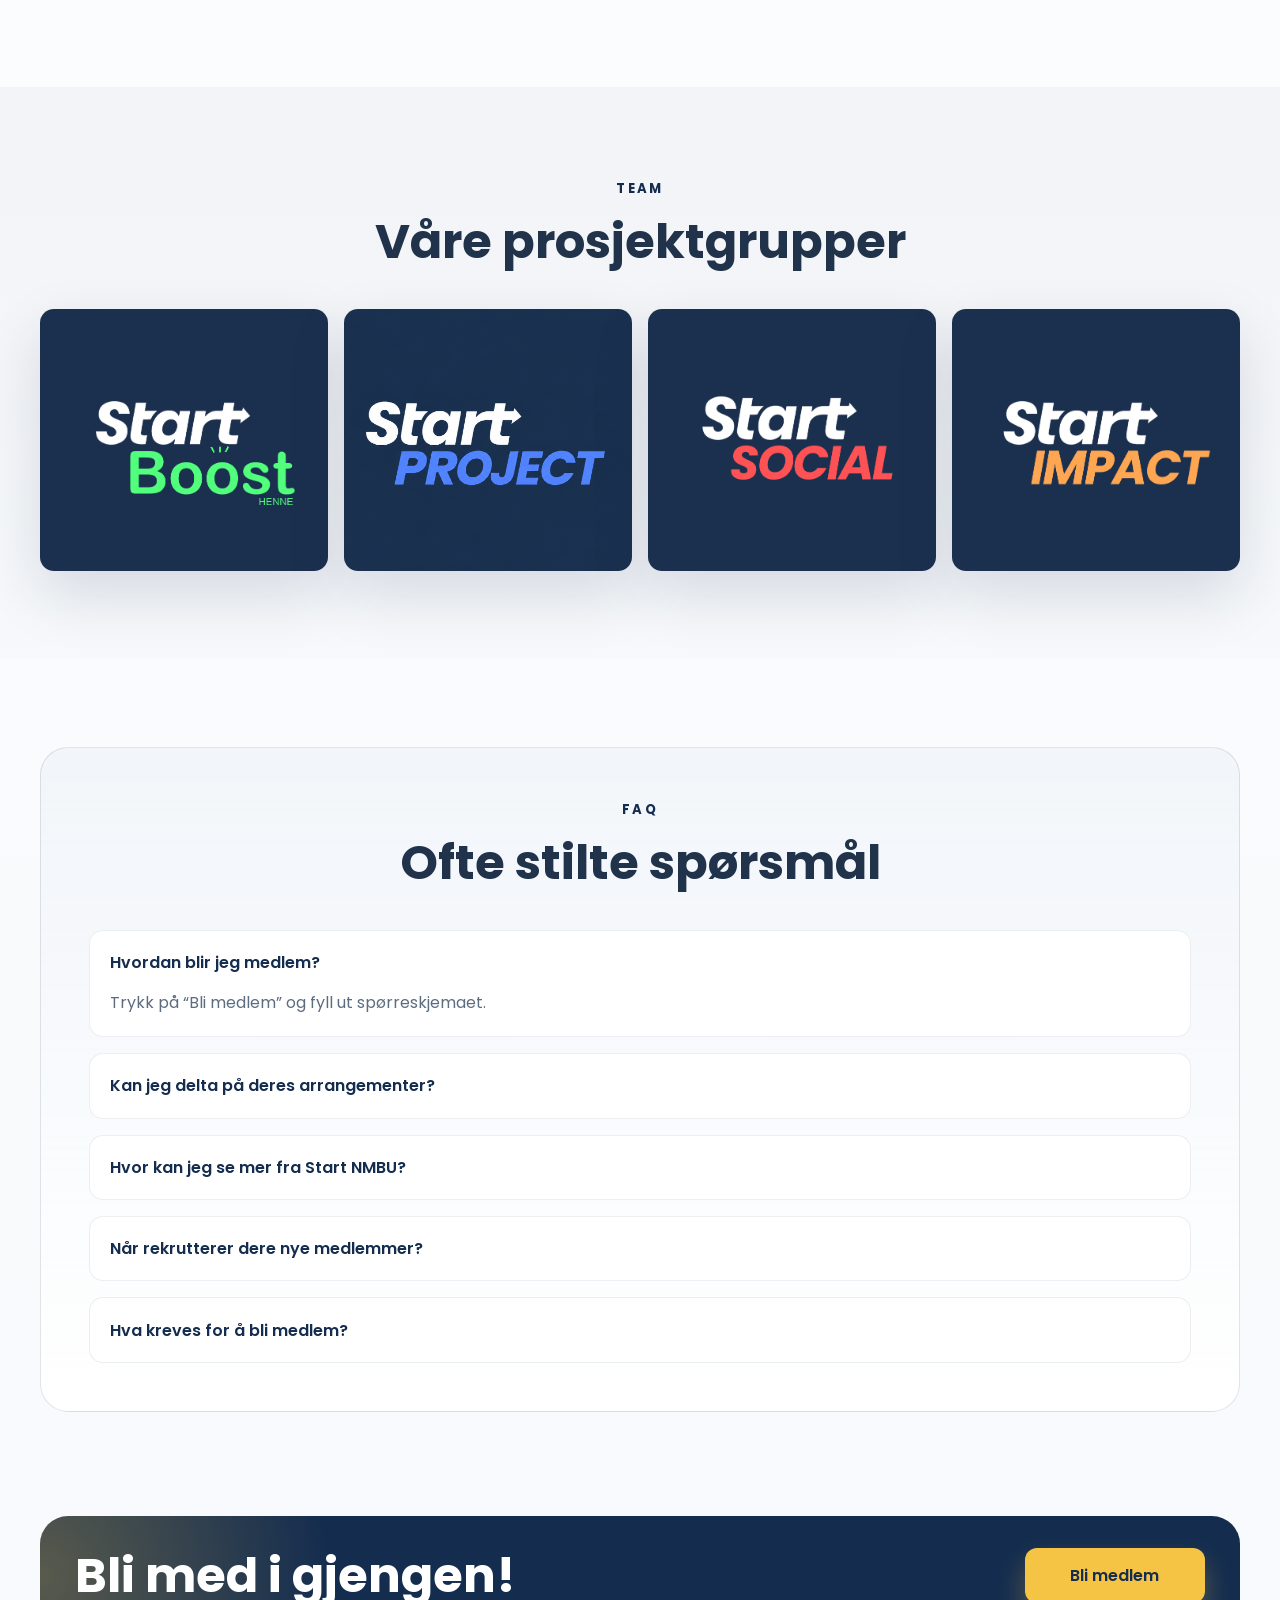
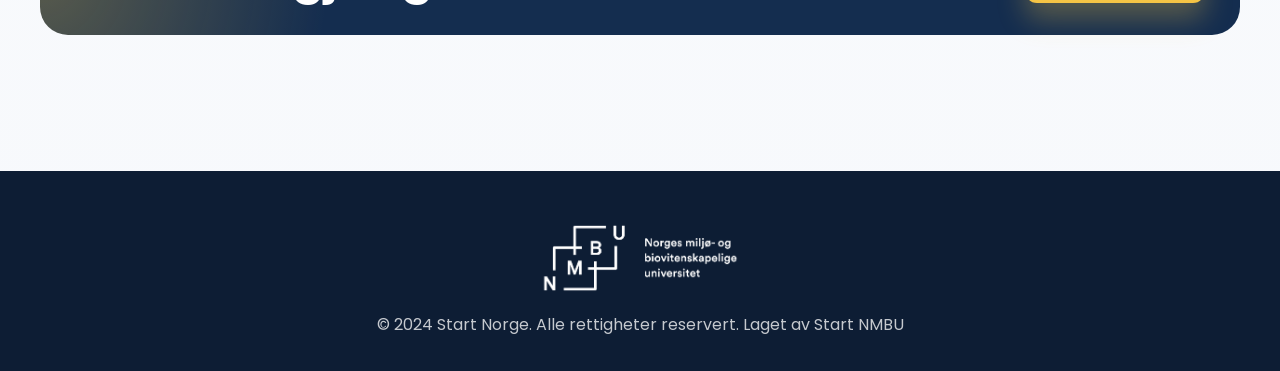
==== commit 755f9b2f: "litt nye bilder" ====
--- a/index.html
+++ b/index.html
@@ -142,8 +142,8 @@
             </div>
           </div>
 
-          <div class="image-panel tall">
-            <img src="./assets/images/IMG_0744-768x1024.jpeg" alt="Sosiale aktiviteter i Start NMBU" />
+          <div class="image-panel venture-cup-panel">
+            <img src="./assets/images/venture_cup.jpeg" alt="Venture Cup" />
           </div>
         </div>
       </section>
@@ -156,10 +156,10 @@
           </div>
 
           <div class="project-grid">
-            <a class="project-card" href="./start-create.html">
-              <img src="./assets/images/Boks3-2.png" alt="Start Create" />
-            </a>
-            <a class="project-card" href="./start-connect.html">
+            <a class="project-card" href="./start-boost-henne.html">
+              <img src="./assets/images/Boks3-2.png" alt="Boost Henne" />
+            </a>
+            <a class="project-card" href="./start-project.html">
               <img src="./assets/images/Boks4-2.png" alt="Start Connect" />
             </a>
             <a class="project-card" href="./start-social.html">
--- a/styles.css
+++ b/styles.css
@@ -457,8 +457,103 @@
   object-fit: cover;
 }
 
+.transparent-image-panel {
+  background: transparent;
+  box-shadow: none;
+}
+
+.transparent-image-panel img {
+  object-fit: contain;
+}
+
+.venture-cup-panel {
+  display: grid;
+  place-items: center;
+  background: #ffffff;
+}
+
+.venture-cup-panel img {
+  height: auto;
+  min-height: 0;
+  object-fit: contain;
+}
+
 .image-panel.tall img {
   min-height: 540px;
+}
+
+.campfire-panel {
+  display: grid;
+  min-height: 420px;
+  place-items: center;
+  background: #f8f4ea;
+}
+
+.campfire-scene {
+  width: 100%;
+  height: 100%;
+  min-height: 420px;
+}
+
+.campfire-bg {
+  fill: #f8f4ea;
+}
+
+.campfire-ground {
+  fill: none;
+  stroke: rgba(20, 45, 79, 0.18);
+  stroke-linecap: round;
+  stroke-width: 10;
+}
+
+.campfire-person,
+.campfire-logs,
+.campfire-flames {
+  fill: none;
+  stroke: var(--navy);
+  stroke-linecap: round;
+  stroke-linejoin: round;
+}
+
+.campfire-person {
+  stroke-width: 10;
+}
+
+.campfire-logs {
+  stroke-width: 14;
+}
+
+.campfire-flames {
+  stroke-width: 8;
+}
+
+.flame {
+  animation: flame-flicker 1.35s ease-in-out infinite alternate;
+  transform-box: fill-box;
+  transform-origin: center bottom;
+}
+
+.flame-left {
+  animation-delay: -0.3s;
+}
+
+.flame-right {
+  animation-delay: -0.65s;
+}
+
+.flame-core {
+  animation-duration: 1s;
+  animation-delay: -0.15s;
+}
+
+@keyframes flame-flicker {
+  0% {
+    transform: scaleY(0.92) translateX(-2px);
+  }
+
+  100% {
+    transform: scaleY(1.08) translateX(2px);
+  }
 }
 
 .stacked-points {
@@ -856,6 +951,16 @@
     height: 260px;
   }
 
+  .venture-cup-panel img {
+    height: auto;
+    min-height: 0;
+  }
+
+  .campfire-panel,
+  .campfire-scene {
+    min-height: 260px;
+  }
+
   .recruit-shell {
     padding: 2rem 1.2rem;
     border-radius: 24px;
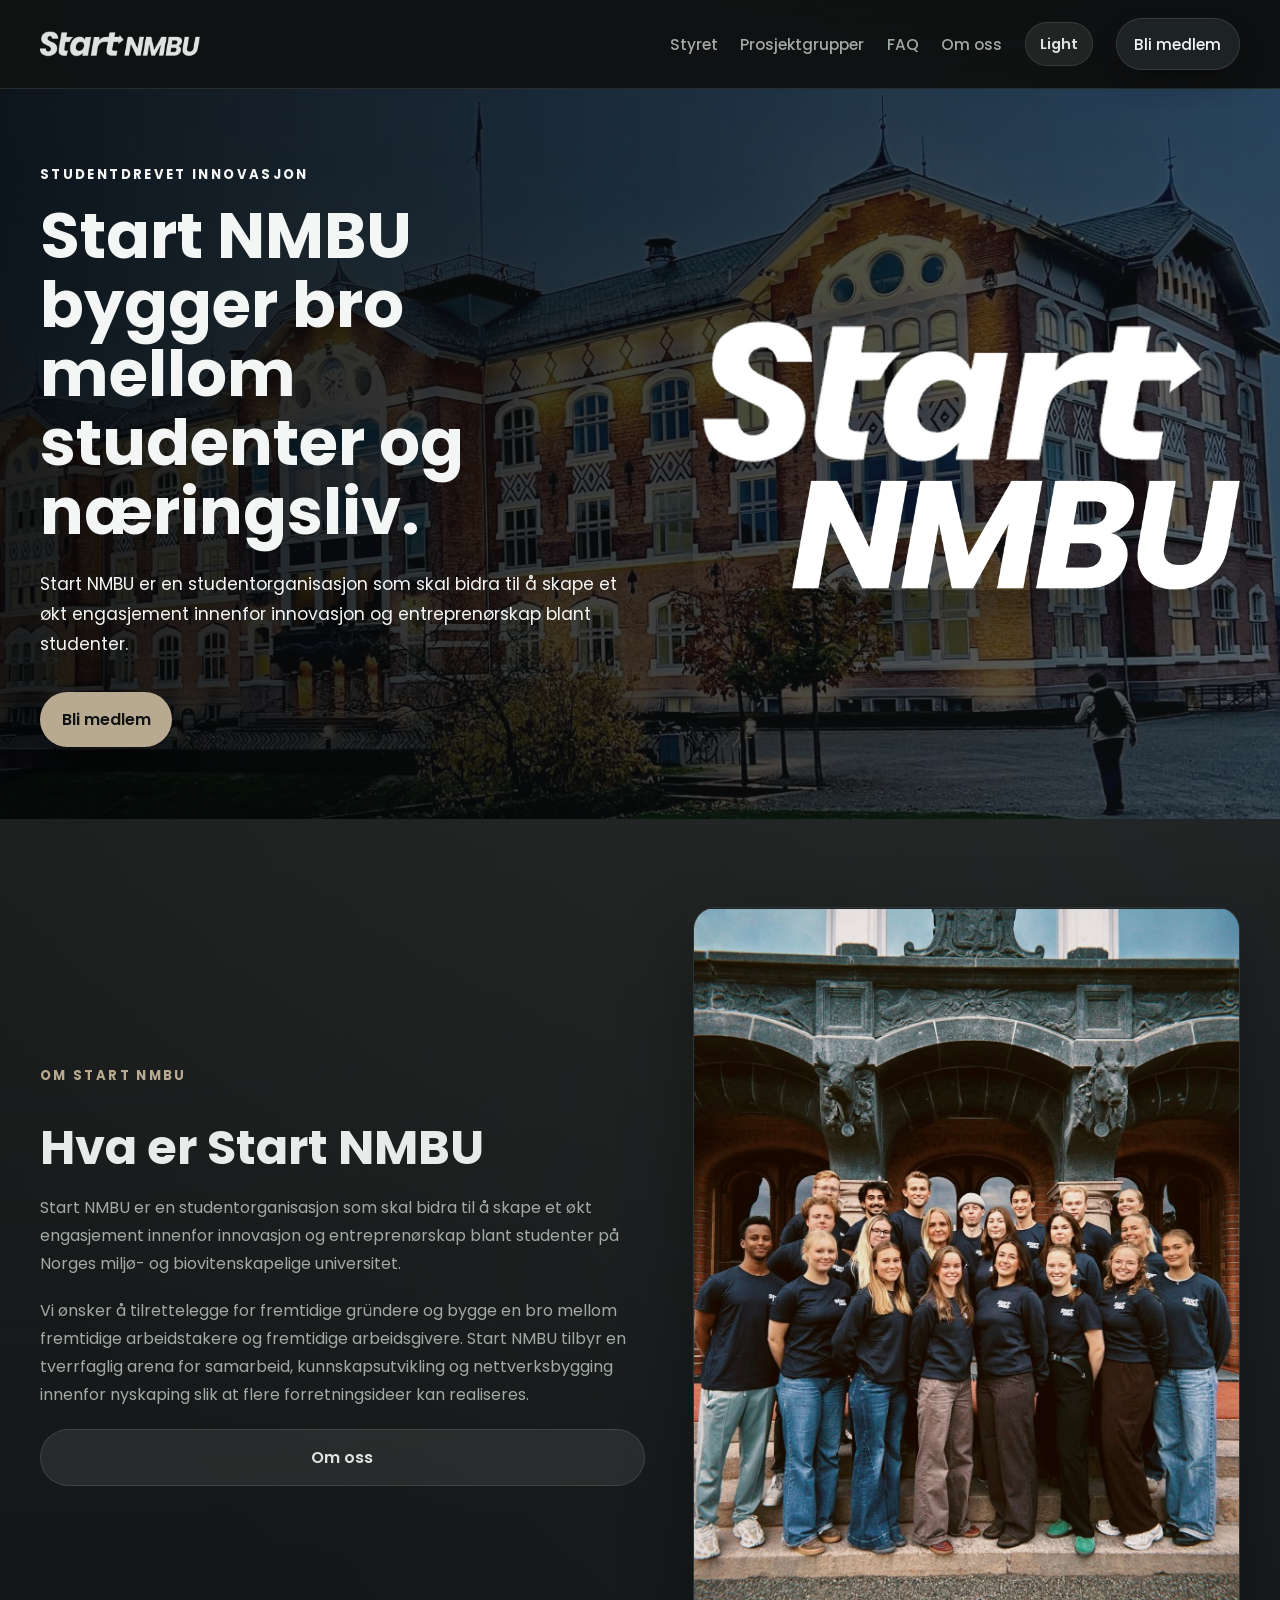
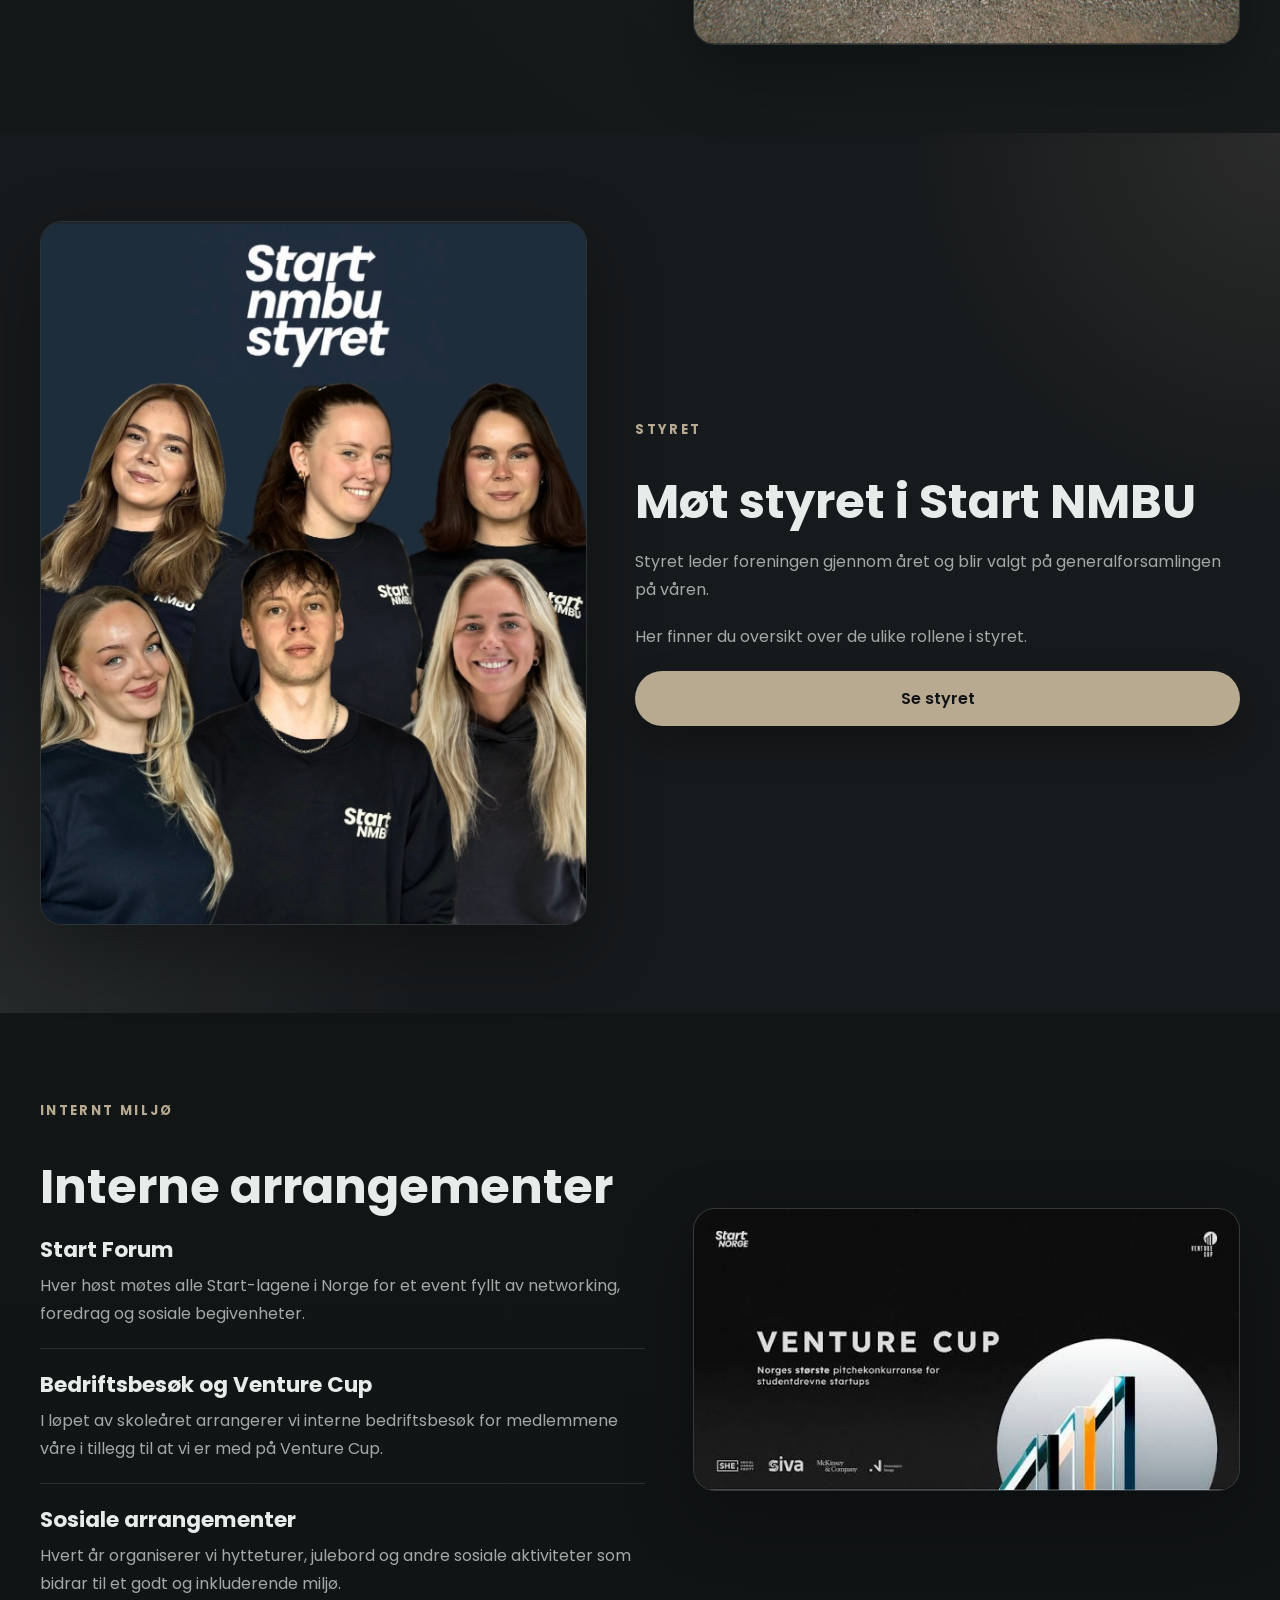
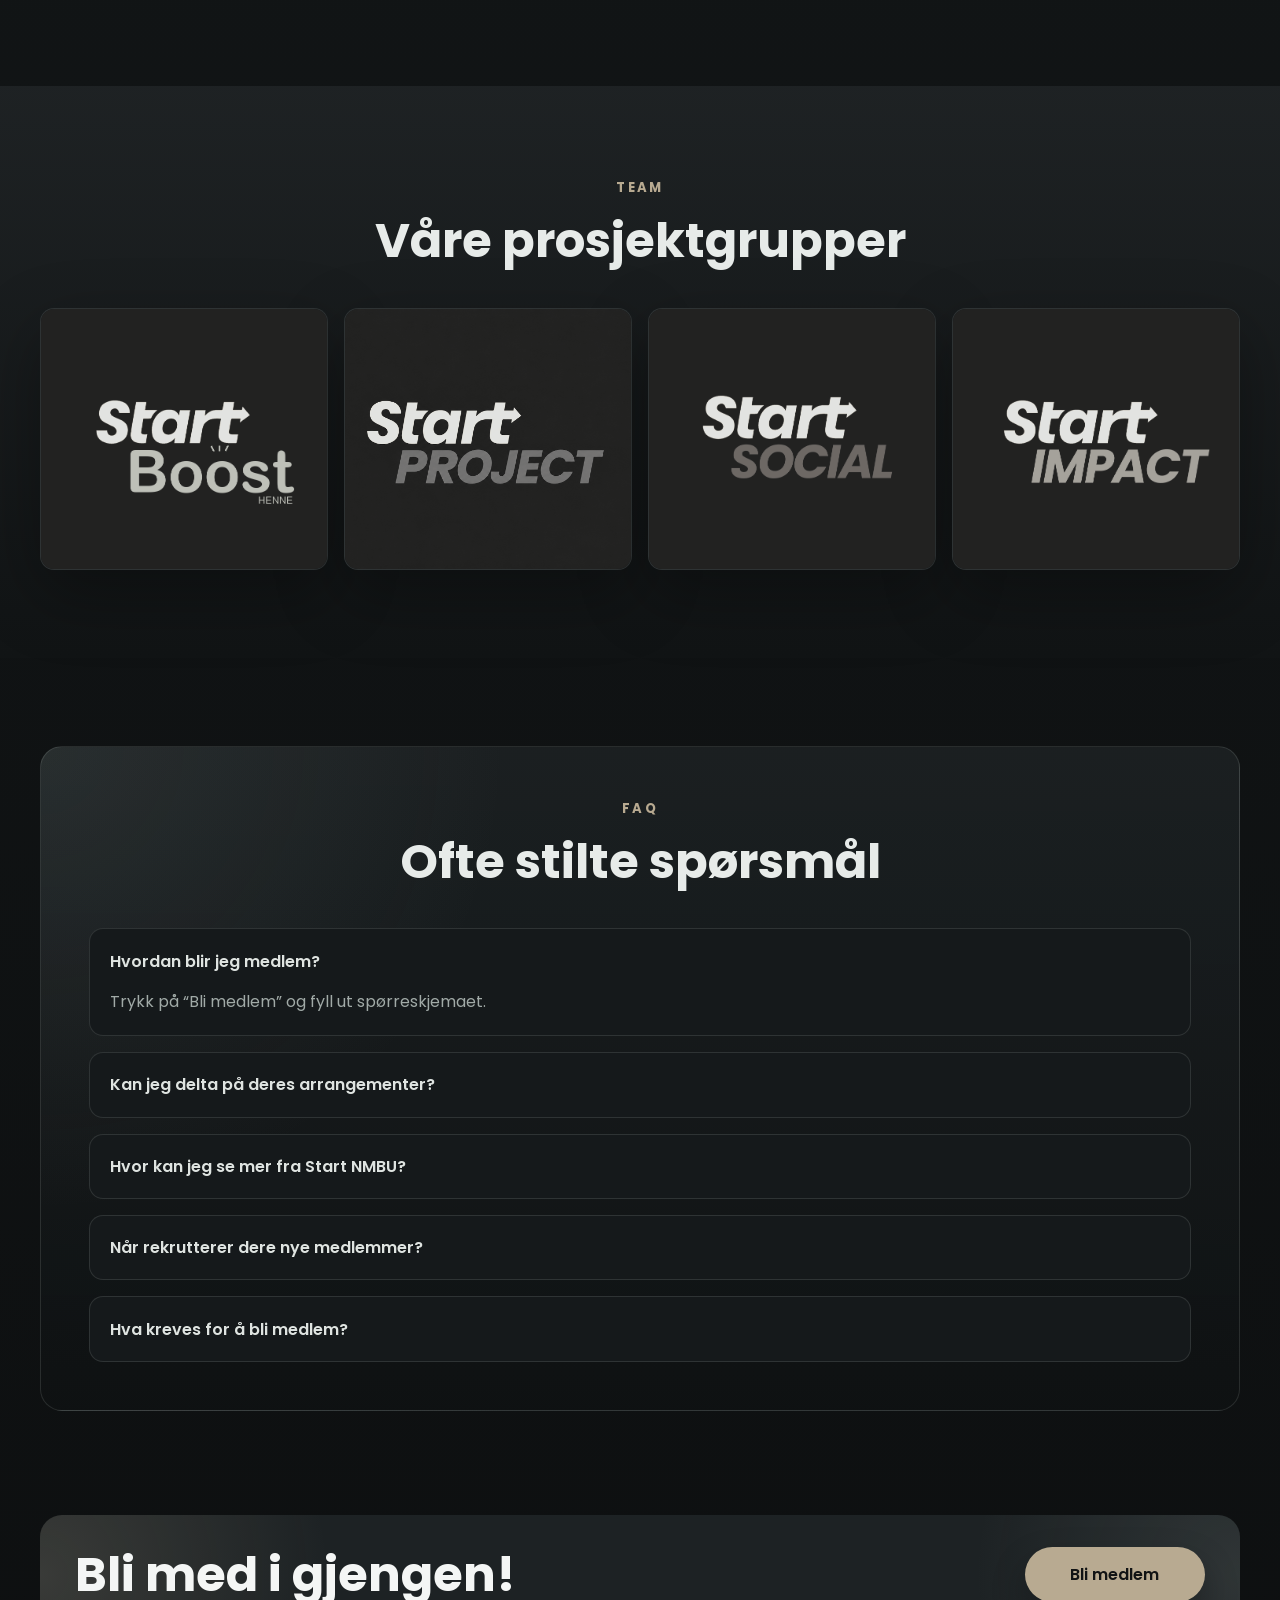
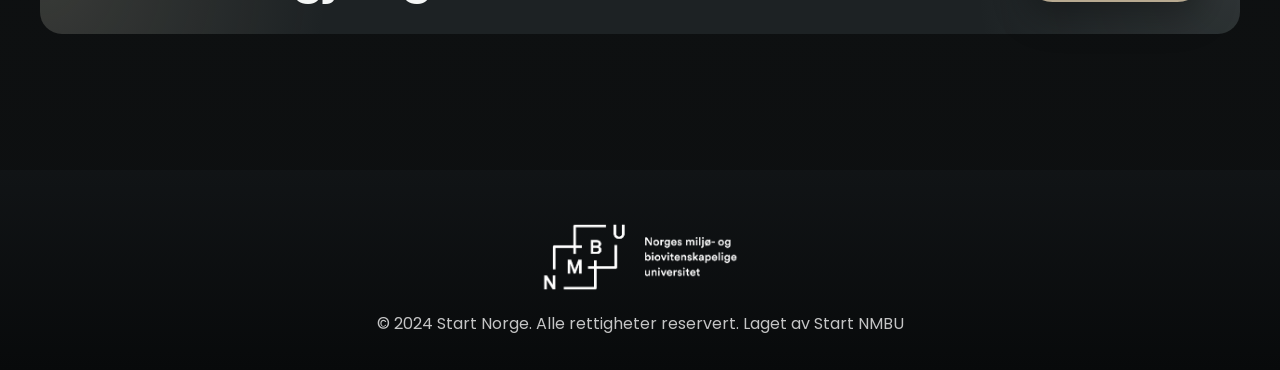
==== commit 5433b332: "Nytt desig" ====
--- a/index.html
+++ b/index.html
@@ -35,6 +35,7 @@
           <a href="#prosjektgrupper">Prosjektgrupper</a>
           <a href="#faq">FAQ</a>
           <a href="./om-oss.html">Om oss</a>
+          <button class="theme-toggle" type="button" aria-label="Bytt til light theme">Light</button>
           <a class="nav-cta" href="./bli-medlem.html">Bli medlem</a>
         </nav>
       </div>
--- a/styles.css
+++ b/styles.css
@@ -1,18 +1,82 @@
 :root {
-  --navy: #142d4f;
-  --navy-deep: #0d1d34;
-  --yellow: #f6c445;
-  --yellow-soft: #ffe3a3;
-  --sand: #f7f3ea;
-  --mist: #eef3f8;
-  --text: #20334a;
-  --muted: #5d6d80;
+  --navy: #dfe4e1;
+  --navy-deep: #080a0b;
+  --yellow: #b8aa91;
+  --yellow-soft: #d8d0bf;
+  --sand: #171a1c;
+  --mist: #202426;
+  --text: #e7ebe9;
+  --muted: #a1aaa7;
+  --white: #f4f6f5;
+  --coral: #b8aa91;
+  --sage: #8f9895;
+  --surface: #15191b;
+  --surface-soft: #1d2224;
+  --border: rgba(228, 232, 230, 0.12);
+  --shadow: 0 24px 70px rgba(0, 0, 0, 0.32);
+  --body-bg:
+    radial-gradient(circle at 8% 0%, rgba(184, 170, 145, 0.12), transparent 30%),
+    radial-gradient(circle at 92% 12%, rgba(143, 152, 149, 0.12), transparent 28%),
+    linear-gradient(180deg, #101314 0%, #141819 34%, #0d0f10 100%);
+  --section-soft-bg: linear-gradient(180deg, rgba(32, 36, 38, 0.86), rgba(17, 20, 21, 0.94));
+  --section-accent-bg:
+    radial-gradient(circle at right top, rgba(184, 170, 145, 0.12), transparent 24%),
+    radial-gradient(circle at left bottom, rgba(143, 152, 149, 0.12), transparent 28%),
+    var(--sand);
+  --header-bg: rgba(13, 15, 16, 0.86);
+  --brand-filter: brightness(0) invert(92%) sepia(4%) saturate(136%) hue-rotate(102deg)
+    brightness(99%) contrast(92%);
+  --hero-overlay:
+    linear-gradient(90deg, rgba(5, 7, 8, 0.9), rgba(15, 18, 19, 0.64)),
+    radial-gradient(circle at 18% 24%, rgba(184, 170, 145, 0.14), transparent 32%);
+  --about-overlay: linear-gradient(rgba(5, 7, 8, 0.88), rgba(15, 18, 19, 0.78));
+  --project-overlay: linear-gradient(rgba(5, 7, 8, 0.84), rgba(15, 18, 19, 0.8));
+  --recruit-overlay: linear-gradient(rgba(5, 7, 8, 0.86), rgba(15, 18, 19, 0.78));
+  --subtle-surface: rgba(244, 246, 245, 0.06);
+  --subtle-surface-strong: rgba(244, 246, 245, 0.08);
+  --glass-border: rgba(244, 246, 245, 0.16);
+  --radius: 14px;
+  --radius-lg: 22px;
+  --container: 1200px;
+}
+
+body[data-theme="light"] {
+  --navy: #123c3a;
+  --navy-deep: #082625;
+  --yellow: #f2a541;
+  --yellow-soft: #ffe0ad;
+  --sand: #f3efe3;
+  --mist: #e7f2ef;
+  --text: #18302f;
+  --muted: #647774;
   --white: #ffffff;
-  --border: rgba(20, 45, 79, 0.12);
-  --shadow: 0 24px 60px rgba(20, 45, 79, 0.14);
-  --radius: 18px;
-  --radius-lg: 28px;
-  --container: 1200px;
+  --coral: #2f80c9;
+  --sage: #9fba9b;
+  --surface: #ffffff;
+  --surface-soft: #f7f4ea;
+  --border: rgba(18, 60, 58, 0.13);
+  --shadow: 0 24px 70px rgba(8, 38, 37, 0.12);
+  --body-bg:
+    radial-gradient(circle at 8% 0%, rgba(47, 128, 201, 0.16), transparent 30%),
+    radial-gradient(circle at 92% 12%, rgba(159, 186, 155, 0.22), transparent 28%),
+    linear-gradient(180deg, #fbfaf5 0%, #ffffff 24%, #eef5f2 100%);
+  --section-soft-bg: linear-gradient(180deg, rgba(231, 242, 239, 0.9), rgba(255, 255, 255, 0.82));
+  --section-accent-bg:
+    radial-gradient(circle at right top, rgba(47, 128, 201, 0.16), transparent 24%),
+    radial-gradient(circle at left bottom, rgba(159, 186, 155, 0.22), transparent 28%),
+    var(--sand);
+  --header-bg: rgba(251, 250, 245, 0.9);
+  --brand-filter: brightness(0) saturate(100%) invert(19%) sepia(23%) saturate(1371%)
+    hue-rotate(128deg) brightness(92%) contrast(92%);
+  --hero-overlay:
+    linear-gradient(90deg, rgba(8, 38, 37, 0.9), rgba(8, 38, 37, 0.58)),
+    radial-gradient(circle at 18% 24%, rgba(47, 128, 201, 0.18), transparent 32%);
+  --about-overlay: linear-gradient(rgba(8, 38, 37, 0.86), rgba(18, 60, 58, 0.78));
+  --project-overlay: linear-gradient(rgba(8, 38, 37, 0.84), rgba(18, 60, 58, 0.82));
+  --recruit-overlay: linear-gradient(rgba(8, 38, 37, 0.86), rgba(18, 60, 58, 0.78));
+  --subtle-surface: rgba(255, 255, 255, 0.1);
+  --subtle-surface-strong: rgba(251, 250, 245, 0.12);
+  --glass-border: rgba(255, 255, 255, 0.2);
 }
 
 *,
@@ -29,9 +93,7 @@
   margin: 0;
   font-family: "Poppins", sans-serif;
   color: var(--text);
-  background:
-    radial-gradient(circle at top left, rgba(246, 196, 69, 0.14), transparent 28%),
-    linear-gradient(180deg, #fffdf8 0%, #ffffff 18%, #f7f9fc 100%);
+  background: var(--body-bg);
 }
 
 img {
@@ -54,21 +116,19 @@
 }
 
 .section-soft {
-  background: linear-gradient(180deg, rgba(20, 45, 79, 0.04), rgba(20, 45, 79, 0.01));
+  background: var(--section-soft-bg);
 }
 
 .section-accent {
-  background:
-    radial-gradient(circle at right top, rgba(246, 196, 69, 0.24), transparent 24%),
-    var(--sand);
+  background: var(--section-accent-bg);
 }
 
 .site-header {
   position: sticky;
   top: 0;
   z-index: 20;
-  backdrop-filter: blur(14px);
-  background: rgba(255, 255, 255, 0.88);
+  backdrop-filter: blur(18px);
+  background: var(--header-bg);
   border-bottom: 1px solid var(--border);
 }
 
@@ -83,8 +143,7 @@
 .brand img {
   width: 160px;
   height: auto;
-  filter: brightness(0) saturate(100%) invert(42%) sepia(13%) saturate(712%)
-    hue-rotate(174deg) brightness(95%) contrast(90%);
+  filter: var(--brand-filter);
 }
 
 .main-nav {
@@ -99,23 +158,52 @@
   color: var(--muted);
 }
 
+.theme-toggle {
+  display: inline-flex;
+  align-items: center;
+  justify-content: center;
+  min-height: 40px;
+  padding: 0.65rem 0.9rem;
+  border: 1px solid var(--border);
+  border-radius: 999px;
+  background: var(--subtle-surface-strong);
+  color: var(--navy);
+  cursor: pointer;
+  font: inherit;
+  font-size: 0.9rem;
+  font-weight: 600;
+  transition: background-color 0.2s ease, color 0.2s ease, transform 0.2s ease;
+}
+
+.theme-toggle:hover,
+.theme-toggle:focus-visible {
+  transform: translateY(-1px);
+  background: var(--surface-soft);
+}
+
 .main-nav a:hover,
 .main-nav a:focus-visible {
-  color: var(--navy);
+  color: var(--coral);
 }
 
 .nav-cta {
   padding: 0.85rem 1.1rem;
   border-radius: 999px;
+  background: var(--surface-soft);
+  color: var(--white) !important;
+  box-shadow: 0 12px 26px rgba(0, 0, 0, 0.26);
+  border: 1px solid var(--border);
+}
+
+body[data-theme="light"] .nav-cta {
   background: var(--navy);
-  color: var(--white) !important;
 }
 
 .menu-toggle {
   display: none;
   border: 0;
   border-radius: 999px;
-  background: var(--navy);
+  background: var(--surface-soft);
   color: var(--white);
   padding: 0.8rem 1rem;
   font: inherit;
@@ -136,7 +224,7 @@
   content: "";
   position: absolute;
   inset: 0;
-  background: rgba(0, 0, 0, 0.72);
+  background: var(--hero-overlay);
 }
 
 .hero > .container {
@@ -159,7 +247,7 @@
 .eyebrow {
   display: inline-block;
   margin-bottom: 1rem;
-  color: var(--navy);
+  color: var(--coral);
   font-size: 0.82rem;
   font-weight: 700;
   letter-spacing: 0.18em;
@@ -219,9 +307,9 @@
   justify-content: center;
   min-height: 52px;
   padding: 0.95rem 1.35rem;
-  border-radius: 12px;
+  border-radius: 999px;
   font-weight: 600;
-  transition: transform 0.2s ease, box-shadow 0.2s ease, background-color 0.2s ease;
+  transition: transform 0.2s ease, box-shadow 0.2s ease, background-color 0.2s ease, color 0.2s ease;
 }
 
 .button:hover,
@@ -230,15 +318,19 @@
 }
 
 .button-primary {
-  background: var(--yellow);
-  color: var(--navy);
-  box-shadow: 0 16px 28px rgba(246, 196, 69, 0.3);
+  background: var(--coral);
+  color: #111314;
+  box-shadow: 0 16px 34px rgba(0, 0, 0, 0.28);
 }
 
 .button-secondary {
-  background: var(--white);
+  background: rgba(244, 246, 245, 0.08);
   color: var(--navy);
   border: 1px solid var(--border);
+}
+
+body[data-theme="light"] .button-secondary {
+  background: rgba(255, 255, 255, 0.9);
 }
 
 .button.large {
@@ -261,7 +353,8 @@
 }
 
 .hero-card img {
-  border-radius: 12px;
+  border-radius: 18px;
+  box-shadow: 0 22px 55px rgba(0, 0, 0, 0.36);
 }
 
 .section-heading {
@@ -292,7 +385,7 @@
 .about-hero {
   color: var(--white);
   background:
-    linear-gradient(rgba(13, 29, 52, 0.84), rgba(20, 45, 79, 0.8)),
+    var(--about-overlay),
     url("./assets/images/Urbygget.jpg") center/cover no-repeat;
 }
 
@@ -318,15 +411,15 @@
 .info-card,
 .stat-card {
   padding: 1.6rem;
-  border-radius: 20px;
-  background: rgba(255, 255, 255, 0.08);
-  border: 1px solid rgba(20, 45, 79, 0.08);
+  border-radius: var(--radius);
+  background: var(--subtle-surface);
+  border: 1px solid var(--border);
   box-shadow: var(--shadow);
 }
 
 .feature-tile {
-  background: rgba(255, 255, 255, 0.12);
-  border-color: rgba(255, 255, 255, 0.14);
+  background: var(--subtle-surface-strong);
+  border-color: var(--glass-border);
 }
 
 .feature-tile h3,
@@ -335,12 +428,12 @@
 }
 
 .info-card {
-  background: var(--white);
+  background: var(--surface);
 }
 
 .stat-card {
   text-align: center;
-  background: var(--white);
+  background: var(--surface);
 }
 
 .stat-number {
@@ -372,16 +465,17 @@
   bottom: 0;
   left: 0.85rem;
   width: 2px;
-  background: rgba(20, 45, 79, 0.14);
+  background: rgba(228, 232, 230, 0.14);
 }
 
 .timeline-item {
   position: relative;
   margin-left: 2.3rem;
   padding: 1.3rem 1.35rem;
-  border-radius: 18px;
-  background: var(--white);
+  border-radius: var(--radius);
+  background: var(--surface);
   box-shadow: var(--shadow);
+  border: 1px solid var(--border);
 }
 
 .timeline-item::before {
@@ -392,8 +486,12 @@
   width: 12px;
   height: 12px;
   border-radius: 999px;
-  background: var(--yellow);
-  box-shadow: 0 0 0 6px rgba(246, 196, 69, 0.22);
+  background: var(--coral);
+  box-shadow: 0 0 0 6px rgba(217, 108, 95, 0.18);
+}
+
+body[data-theme="light"] .timeline-item::before {
+  box-shadow: 0 0 0 6px rgba(47, 128, 201, 0.16);
 }
 
 .timeline-date {
@@ -410,9 +508,9 @@
 
 .event-card {
   overflow: hidden;
-  background: var(--white);
+  background: var(--surface);
   box-shadow: var(--shadow);
-  border: 1px solid rgba(20, 45, 79, 0.08);
+  border: 1px solid var(--border);
 }
 
 .event-card img {
@@ -447,8 +545,9 @@
 
 .image-panel {
   overflow: hidden;
-  background: var(--white);
+  background: var(--surface);
   box-shadow: var(--shadow);
+  border: 1px solid var(--border);
 }
 
 .image-panel img {
@@ -460,6 +559,7 @@
 .transparent-image-panel {
   background: transparent;
   box-shadow: none;
+  border: 0;
 }
 
 .transparent-image-panel img {
@@ -469,7 +569,7 @@
 .venture-cup-panel {
   display: grid;
   place-items: center;
-  background: #ffffff;
+  background: var(--surface-soft);
 }
 
 .venture-cup-panel img {
@@ -486,7 +586,7 @@
   display: grid;
   min-height: 420px;
   place-items: center;
-  background: #f8f4ea;
+  background: var(--surface-soft);
 }
 
 .campfire-scene {
@@ -496,12 +596,12 @@
 }
 
 .campfire-bg {
-  fill: #f8f4ea;
+  fill: #1d2224;
 }
 
 .campfire-ground {
   fill: none;
-  stroke: rgba(20, 45, 79, 0.18);
+  stroke: rgba(228, 232, 230, 0.16);
   stroke-linecap: round;
   stroke-width: 10;
 }
@@ -582,8 +682,10 @@
 
 .project-card {
   overflow: hidden;
-  border-radius: 14px;
+  border-radius: var(--radius);
   box-shadow: var(--shadow);
+  border: 1px solid var(--border);
+  background: var(--surface);
 }
 
 .project-card img {
@@ -609,9 +711,9 @@
 
 .board-card {
   overflow: hidden;
-  border-radius: 18px;
-  background: var(--white);
-  border: 1px solid rgba(20, 45, 79, 0.08);
+  border-radius: var(--radius);
+  background: var(--surface);
+  border: 1px solid var(--border);
   box-shadow: var(--shadow);
 }
 
@@ -626,8 +728,16 @@
 
 .faq-shell {
   padding: 3rem;
-  background: linear-gradient(180deg, rgba(238, 243, 248, 0.72), rgba(255, 255, 255, 0.96));
+  background:
+    radial-gradient(circle at top left, rgba(143, 152, 149, 0.12), transparent 34%),
+    linear-gradient(180deg, rgba(29, 34, 36, 0.86), rgba(15, 18, 19, 0.96));
   border: 1px solid var(--border);
+}
+
+body[data-theme="light"] .faq-shell {
+  background:
+    radial-gradient(circle at top left, rgba(159, 186, 155, 0.18), transparent 34%),
+    linear-gradient(180deg, rgba(255, 255, 255, 0.78), rgba(251, 250, 245, 0.96));
 }
 
 .faq-list {
@@ -637,9 +747,9 @@
 
 .faq-list details {
   padding: 1.2rem 1.25rem;
-  background: var(--white);
-  border-radius: 14px;
-  border: 1px solid rgba(20, 45, 79, 0.08);
+  background: var(--surface);
+  border-radius: var(--radius);
+  border: 1px solid var(--border);
 }
 
 .faq-list summary {
@@ -664,7 +774,7 @@
 .project-hero {
   color: var(--white);
   background:
-    linear-gradient(rgba(13, 29, 52, 0.82), rgba(20, 45, 79, 0.84)),
+    var(--project-overlay),
     url("./assets/images/Urbygget.jpg") center/cover no-repeat;
 }
 
@@ -688,6 +798,17 @@
 .project-logo img {
   width: 100%;
   height: auto;
+}
+
+.project-card img,
+.project-logo img {
+  filter: grayscale(0.95) sepia(0.18) saturate(0.55) hue-rotate(8deg) brightness(0.86)
+    contrast(1.08);
+}
+
+body[data-theme="light"] .project-card img,
+body[data-theme="light"] .project-logo img {
+  filter: none;
 }
 
 .project-overview {
@@ -720,8 +841,12 @@
   width: 10px;
   height: 10px;
   border-radius: 999px;
-  background: var(--yellow);
-  box-shadow: 0 0 0 5px rgba(246, 196, 69, 0.18);
+  background: var(--coral);
+  box-shadow: 0 0 0 5px rgba(217, 108, 95, 0.16);
+}
+
+body[data-theme="light"] .activity-list li::before {
+  box-shadow: 0 0 0 5px rgba(47, 128, 201, 0.15);
 }
 
 .project-contact {
@@ -736,9 +861,10 @@
   justify-items: center;
   gap: 1rem;
   padding: 2rem;
-  border-radius: 24px;
-  background: var(--white);
+  border-radius: var(--radius-lg);
+  background: var(--surface);
   box-shadow: var(--shadow);
+  border: 1px solid var(--border);
   text-align: center;
 }
 
@@ -764,19 +890,19 @@
   display: grid;
   place-items: center;
   background:
-    linear-gradient(rgba(13, 29, 52, 0.84), rgba(20, 45, 79, 0.82)),
+    var(--recruit-overlay),
     url("./assets/images/Urbygget.jpg") center/cover no-repeat;
 }
 
 .recruit-shell {
   max-width: 860px;
   padding: 3rem;
-  border-radius: 32px;
+  border-radius: 24px;
   text-align: center;
-  background: rgba(255, 255, 255, 0.12);
-  border: 1px solid rgba(255, 255, 255, 0.16);
-  box-shadow: 0 28px 70px rgba(0, 0, 0, 0.22);
-  backdrop-filter: blur(10px);
+  background: rgba(29, 34, 36, 0.62);
+  border: 1px solid rgba(244, 246, 245, 0.16);
+  box-shadow: 0 28px 70px rgba(0, 0, 0, 0.36);
+  backdrop-filter: blur(12px);
 }
 
 .recruit-shell .eyebrow,
@@ -799,14 +925,19 @@
 
 .countdown-card {
   padding: 1.35rem 1rem;
-  border-radius: 22px;
-  background: rgba(255, 255, 255, 0.14);
-  border: 1px solid rgba(255, 255, 255, 0.16);
+  border-radius: var(--radius);
+  background: rgba(244, 246, 245, 0.08);
+  border: 1px solid rgba(244, 246, 245, 0.16);
+}
+
+body[data-theme="light"] .countdown-card {
+  background: rgba(255, 255, 255, 0.16);
+  border-color: rgba(255, 255, 255, 0.24);
 }
 
 .count-value {
   display: block;
-  color: var(--yellow);
+  color: var(--yellow-soft);
   font-size: clamp(2rem, 5vw, 3.2rem);
   font-weight: 700;
   line-height: 1;
@@ -832,8 +963,9 @@
   gap: 1.5rem;
   padding: 2rem 2.2rem;
   background:
-    radial-gradient(circle at left center, rgba(246, 196, 69, 0.3), transparent 24%),
-    var(--navy);
+    radial-gradient(circle at left center, rgba(184, 170, 145, 0.18), transparent 24%),
+    radial-gradient(circle at right center, rgba(143, 152, 149, 0.16), transparent 22%),
+    var(--surface-soft);
   color: var(--white);
 }
 
@@ -845,7 +977,12 @@
 .site-footer {
   margin-top: 3rem;
   padding: 3.2rem 0 2rem;
-  background: var(--navy-deep);
+  background:
+    linear-gradient(180deg, #111416, var(--navy-deep));
+}
+
+body[data-theme="light"] .site-footer {
+  background: linear-gradient(180deg, var(--navy), var(--navy-deep));
 }
 
 .footer-inner {
@@ -877,10 +1014,14 @@
     flex-direction: column;
     align-items: stretch;
     padding: 1rem;
-    background: rgba(255, 255, 255, 0.98);
+    background: rgba(21, 25, 27, 0.98);
     border: 1px solid var(--border);
-    border-radius: 18px;
+    border-radius: var(--radius);
     box-shadow: var(--shadow);
+  }
+
+  body[data-theme="light"] .main-nav {
+    background: rgba(251, 250, 245, 0.98);
   }
 
   .main-nav.is-open {
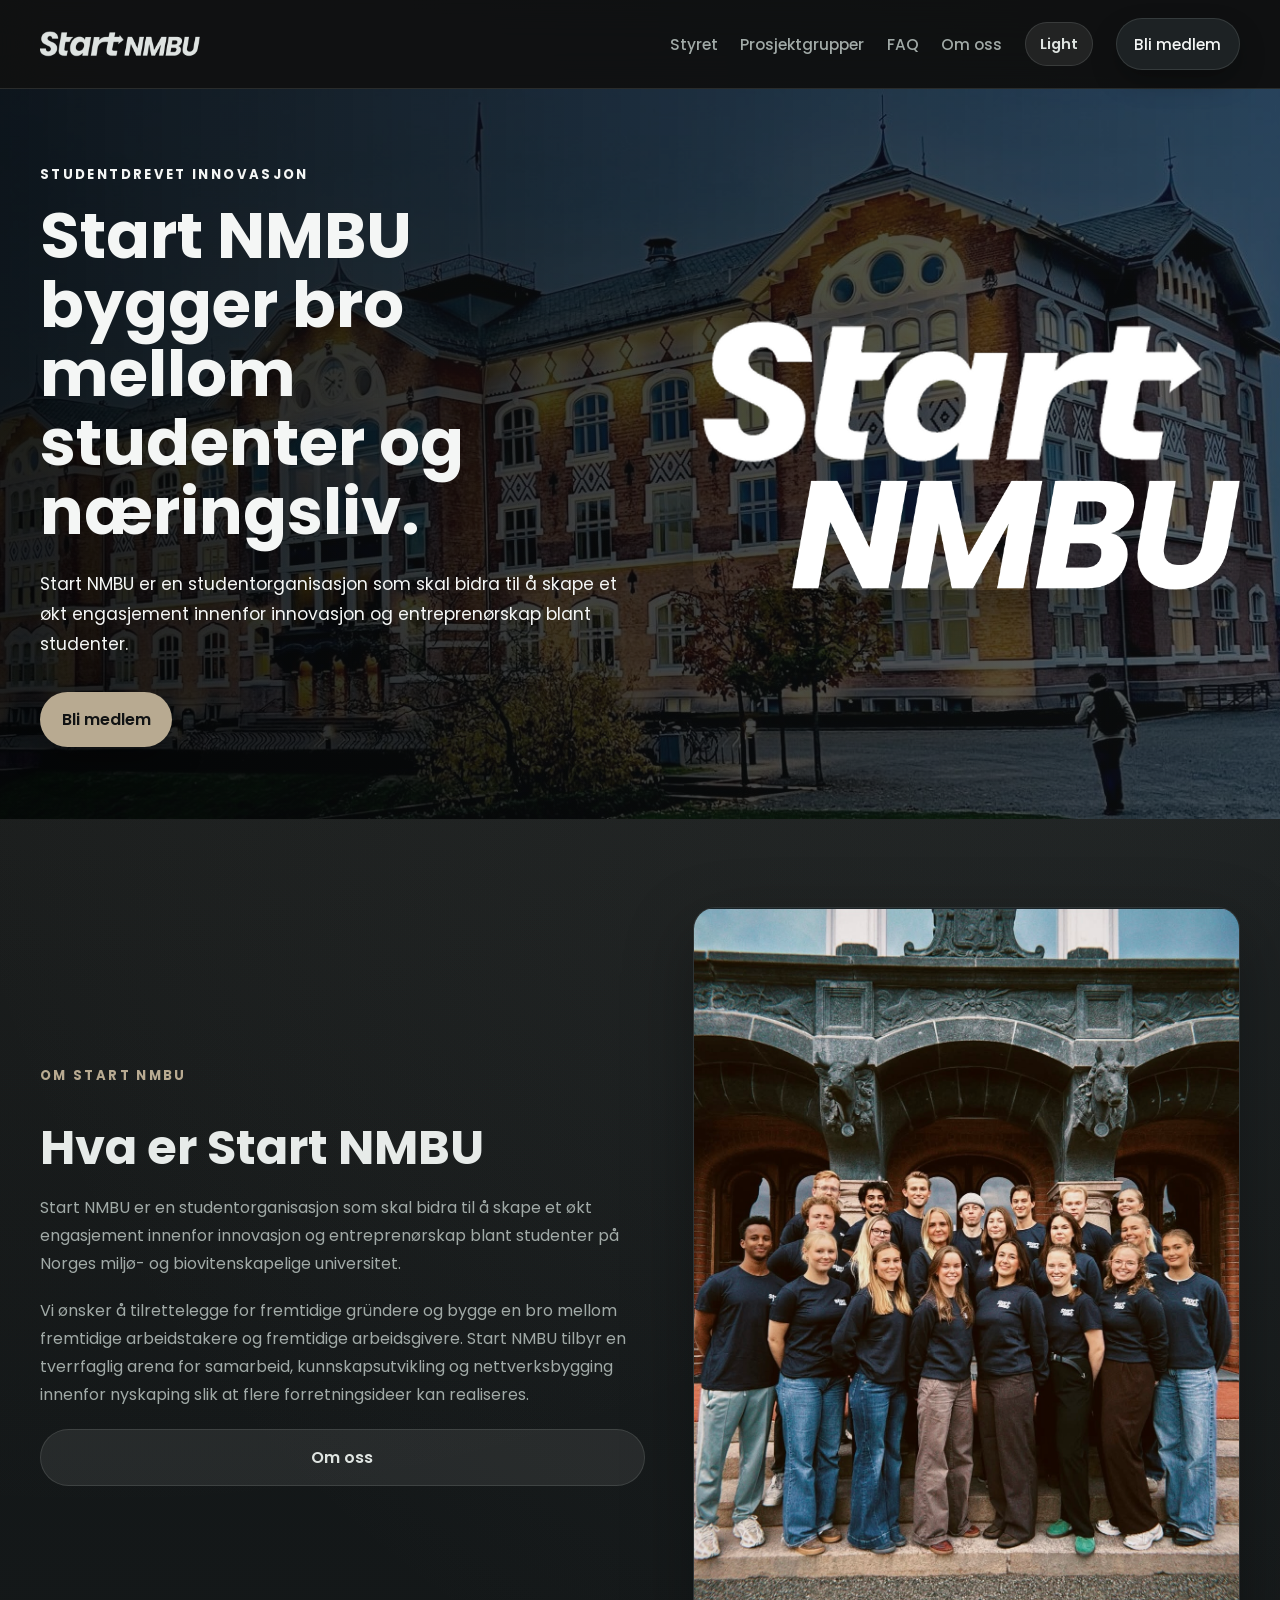
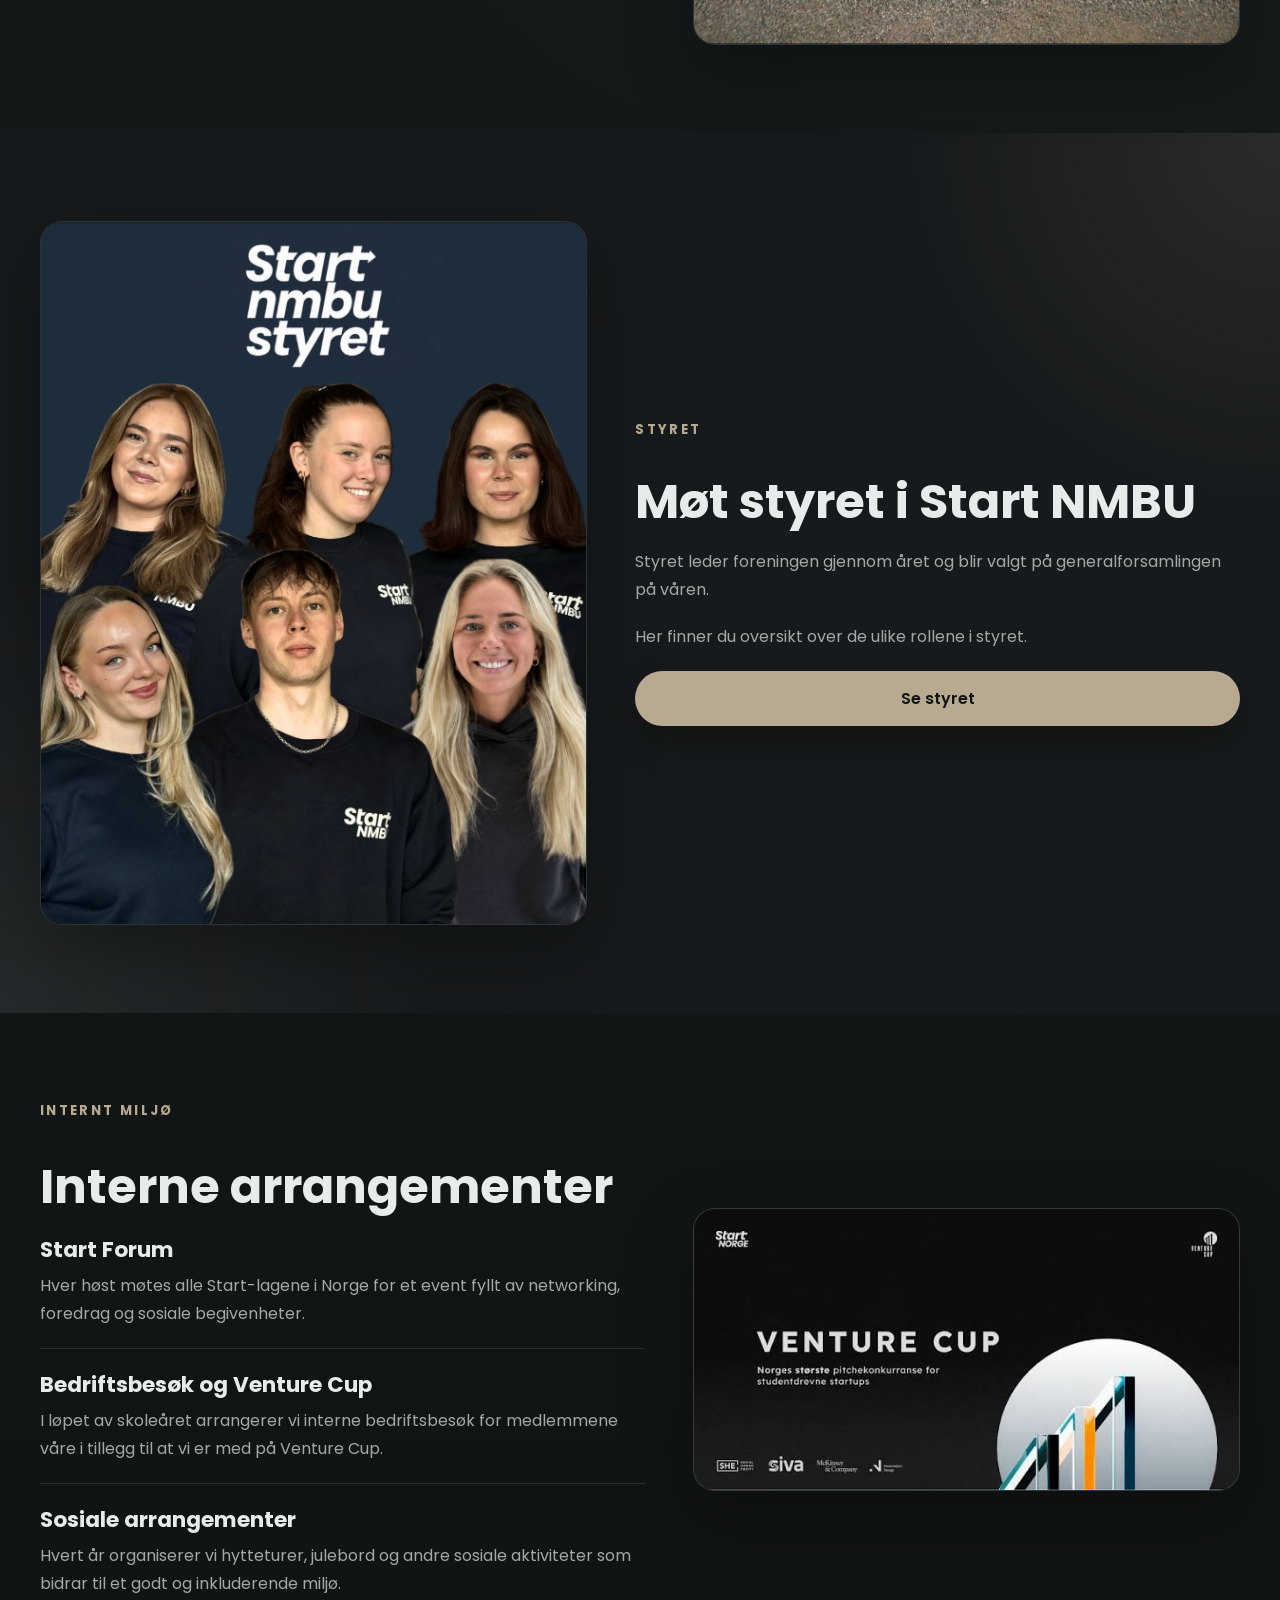
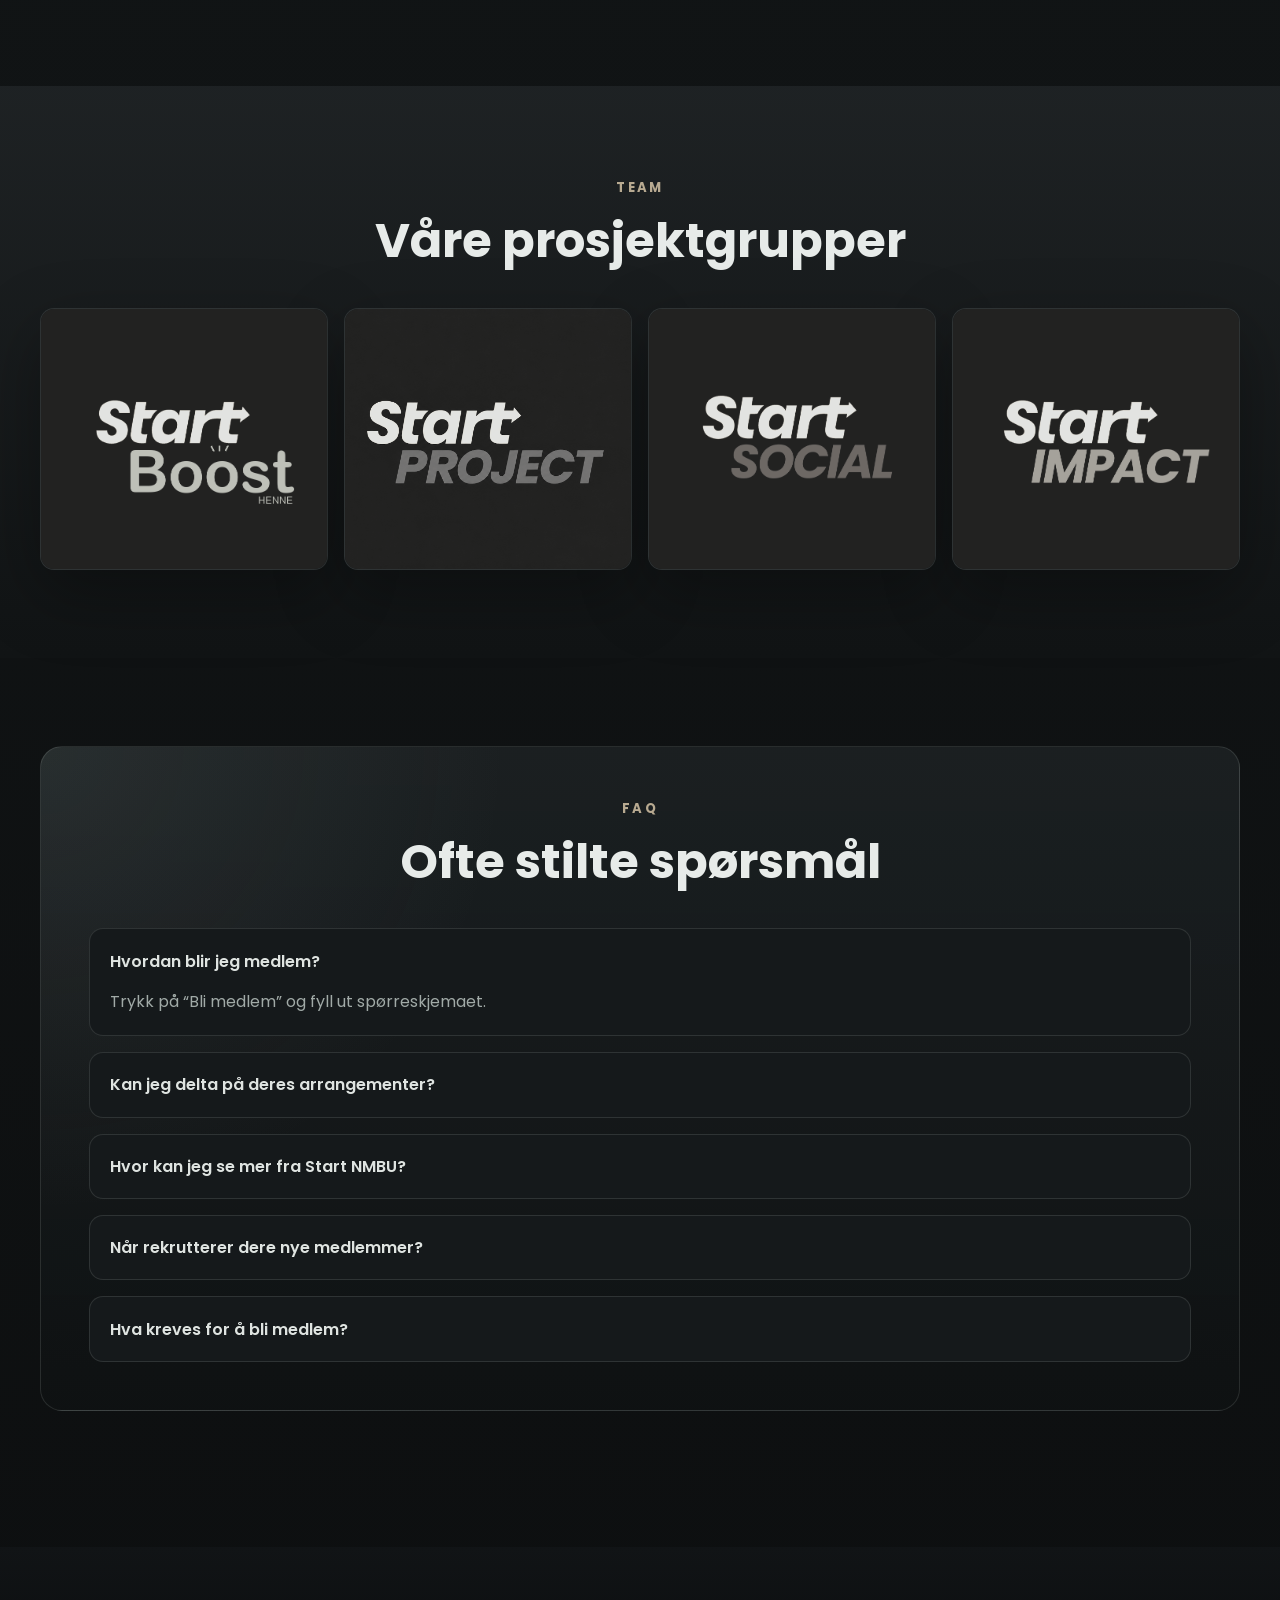
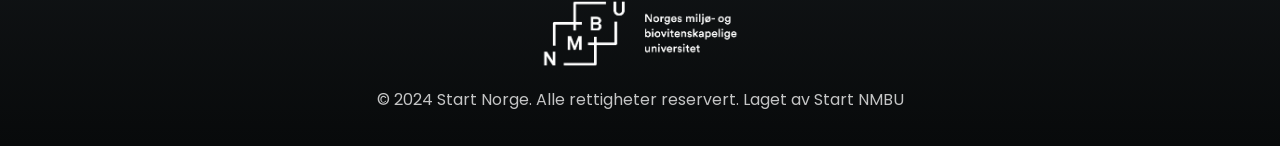
==== commit 11867a6c: "New design" ====
--- a/index.html
+++ b/index.html
@@ -214,15 +214,7 @@
         </div>
       </section>
 
-      <section class="section join-band">
-        <div class="container join-inner">
-          <div>
-            <h2>Bli med i gjengen!</h2>
-          </div>
-          <a class="button button-primary large" href="./bli-medlem.html">Bli medlem</a>
-        </div>
-      </section>
-    </main>
+
 
     <footer id="footer" class="site-footer">
       <div class="container footer-inner">
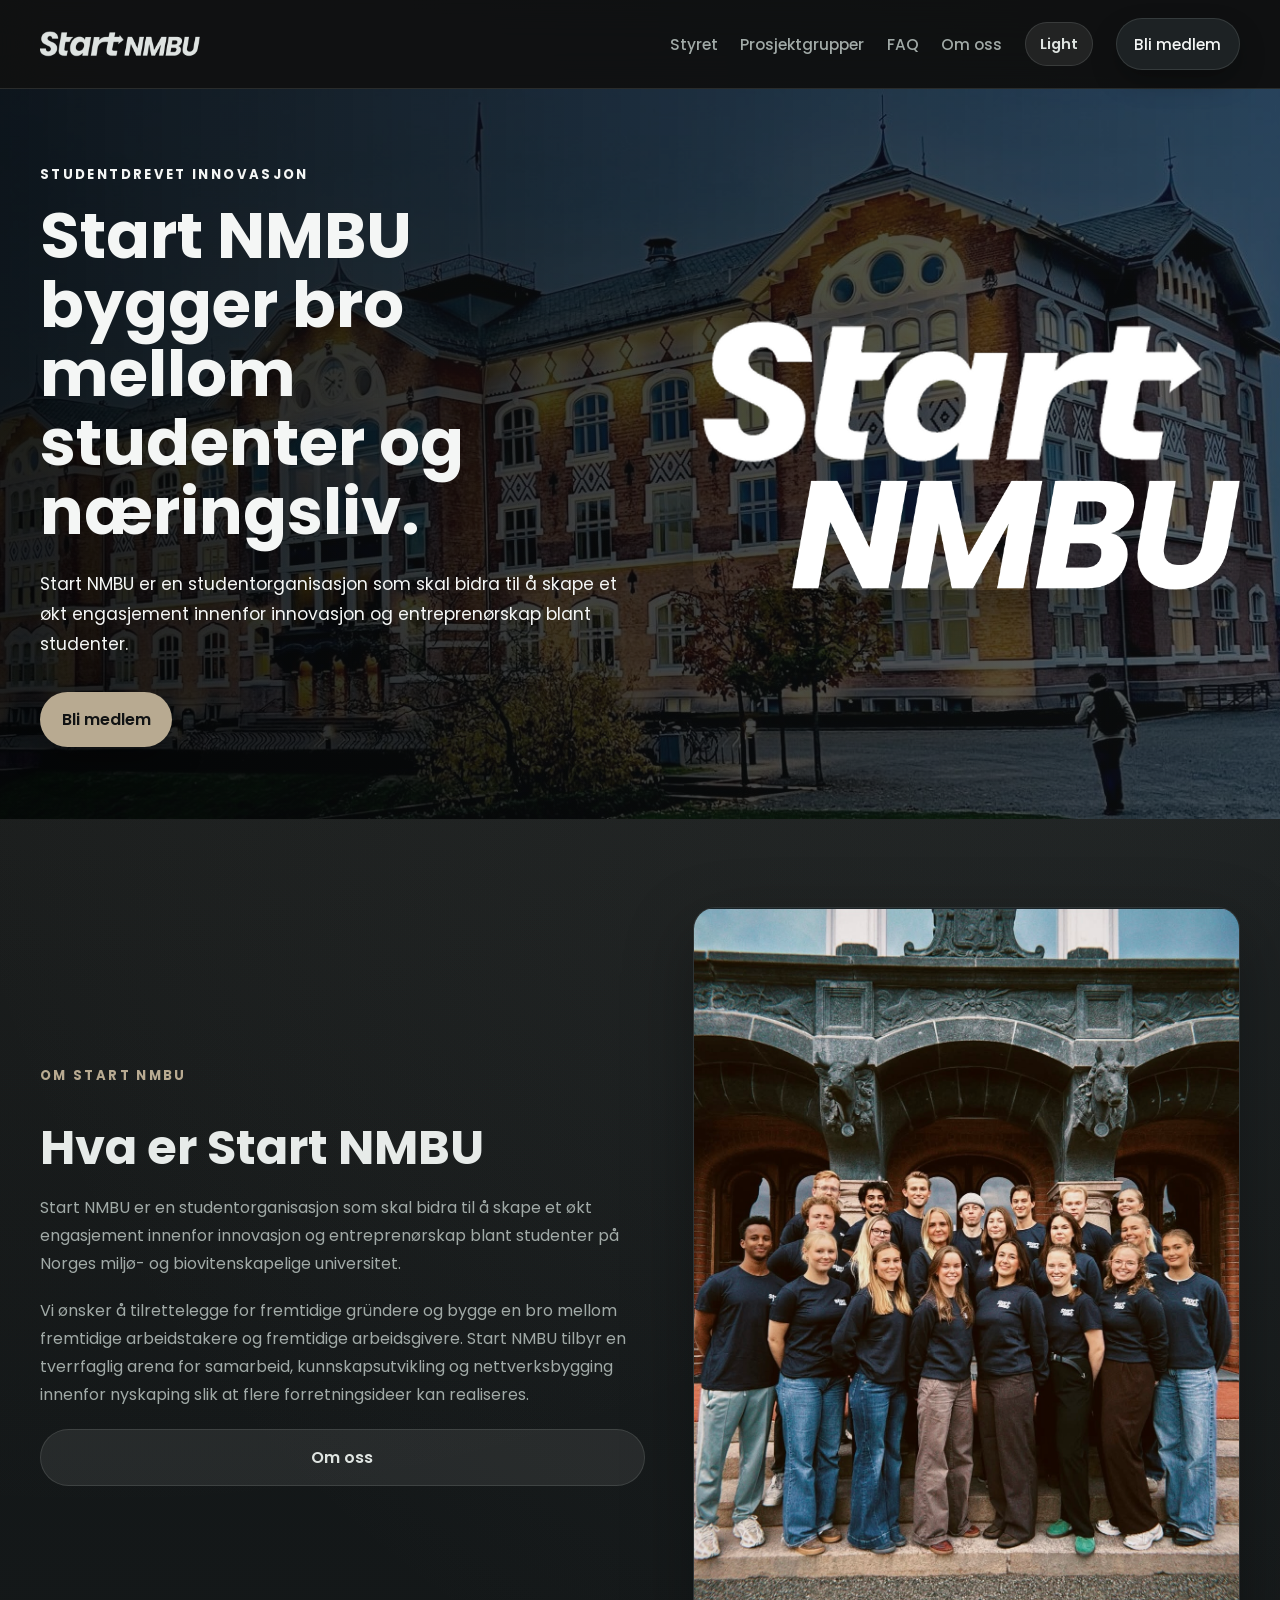
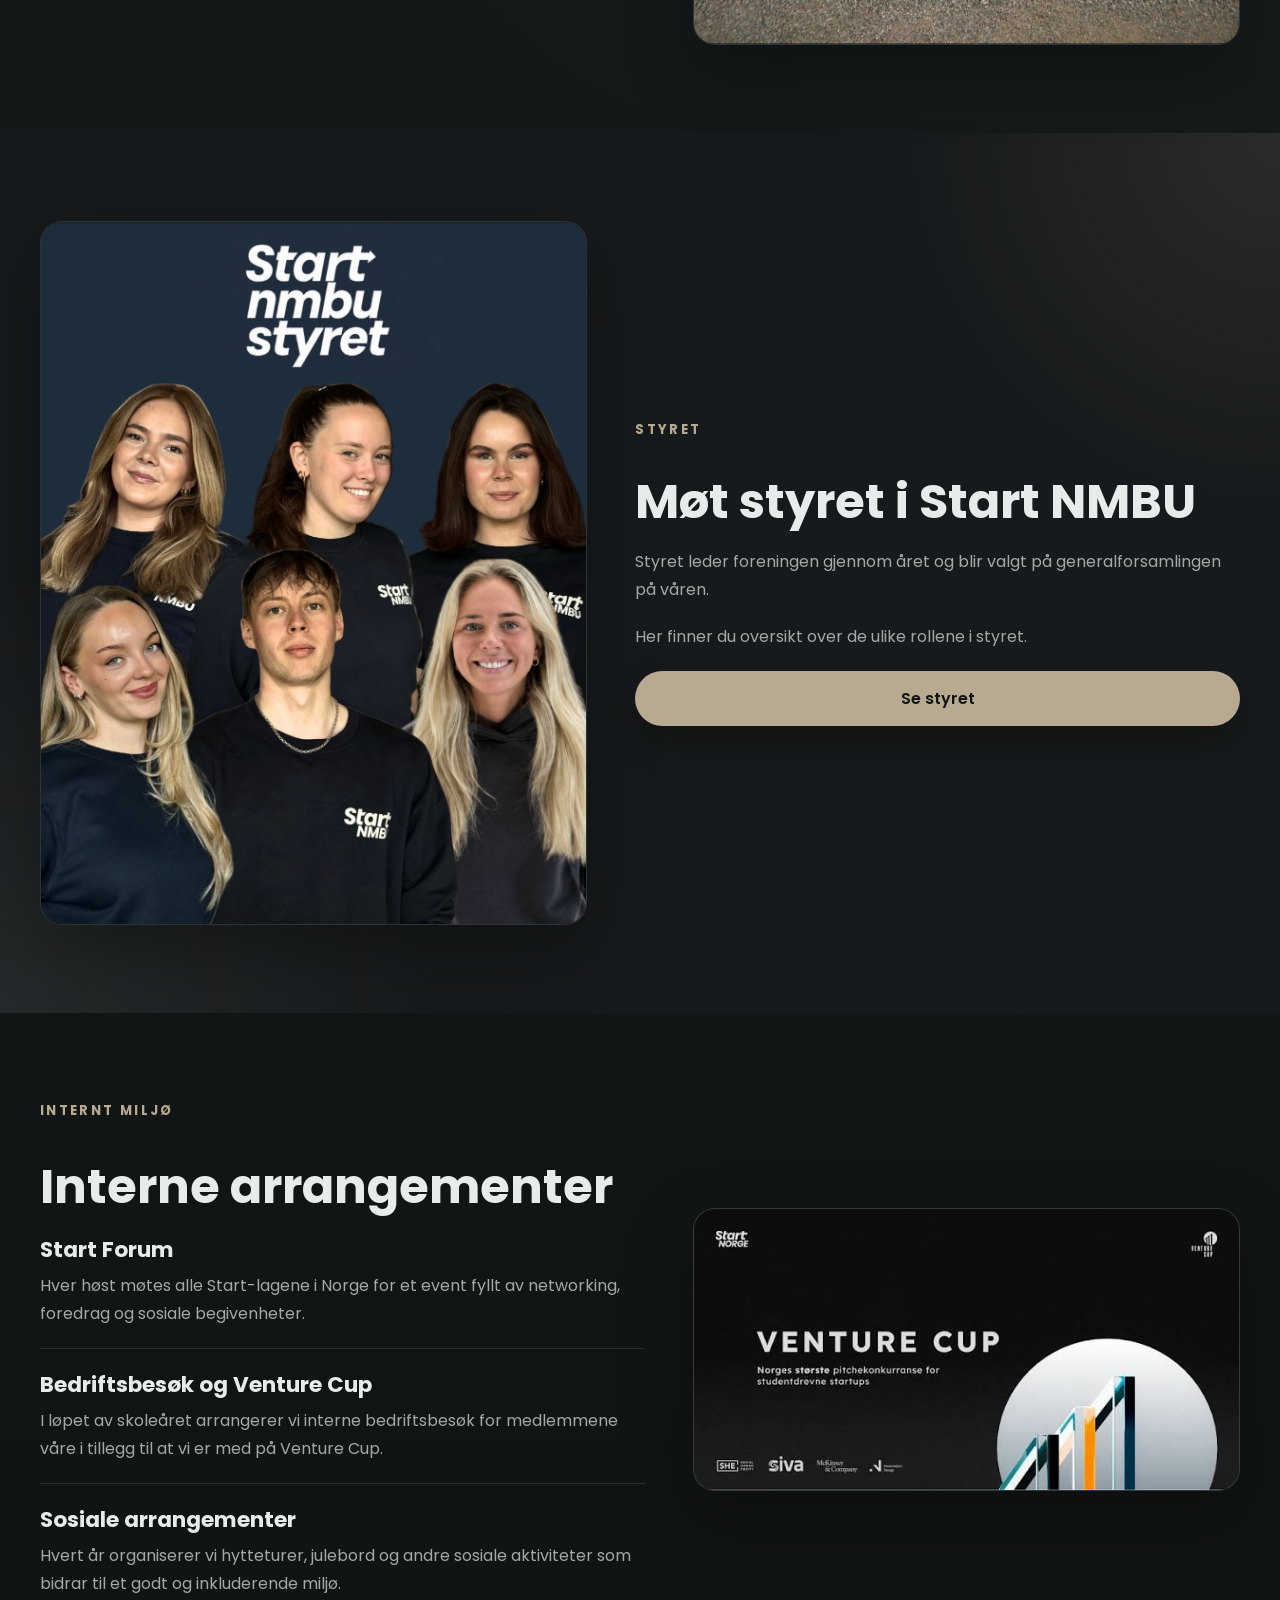
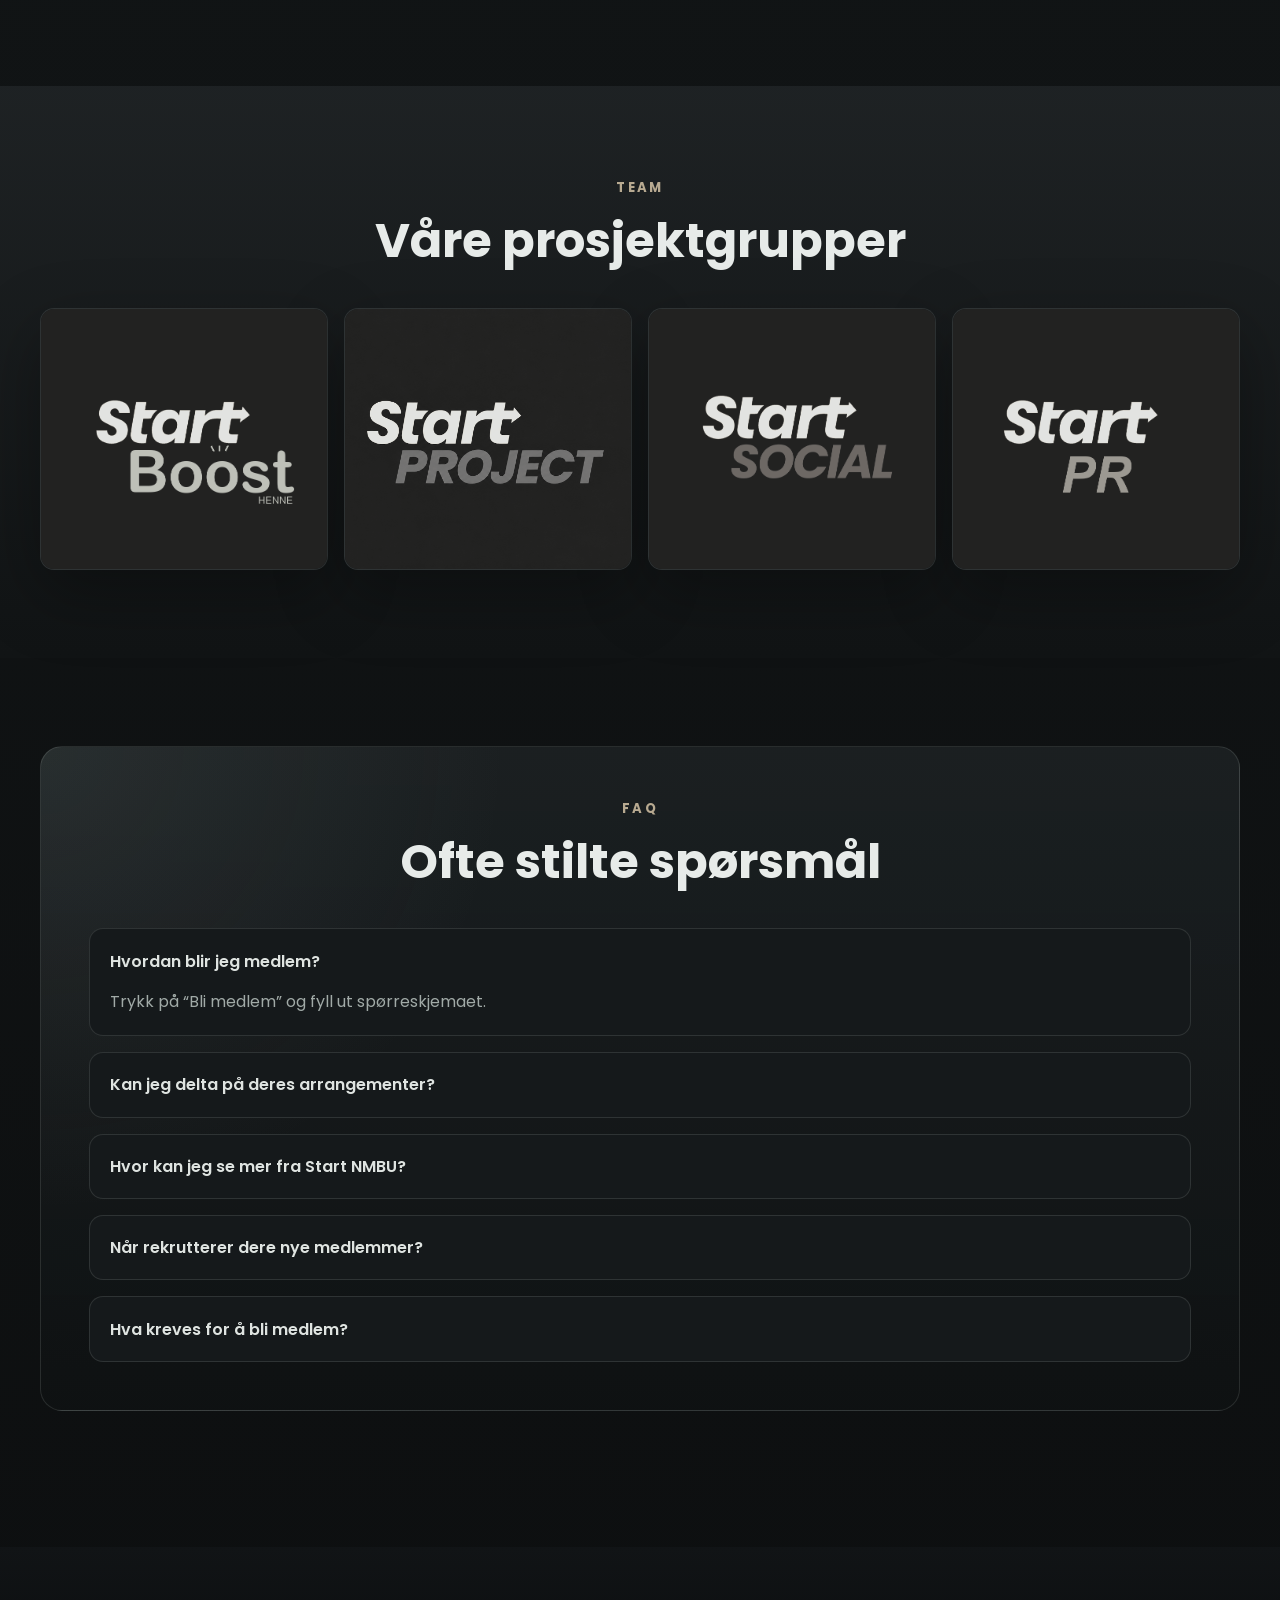
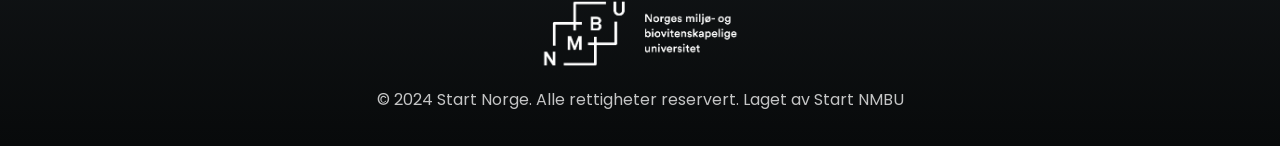
==== commit 2ca0fdd8: "Nettside ferdig" ====
--- a/index.html
+++ b/index.html
@@ -166,8 +166,8 @@
             <a class="project-card" href="./start-social.html">
               <img src="./assets/images/Boks2-1.png" alt="Start Social" />
             </a>
-            <a class="project-card" href="./start-impact.html">
-              <img src="./assets/images/Boks1-2.png" alt="Start Impact" />
+            <a class="project-card" href="./start-pr.html">
+              <img src="./assets/images/Boks1-pr.png" alt="Start PR" />
             </a>
           </div>
         </div>
